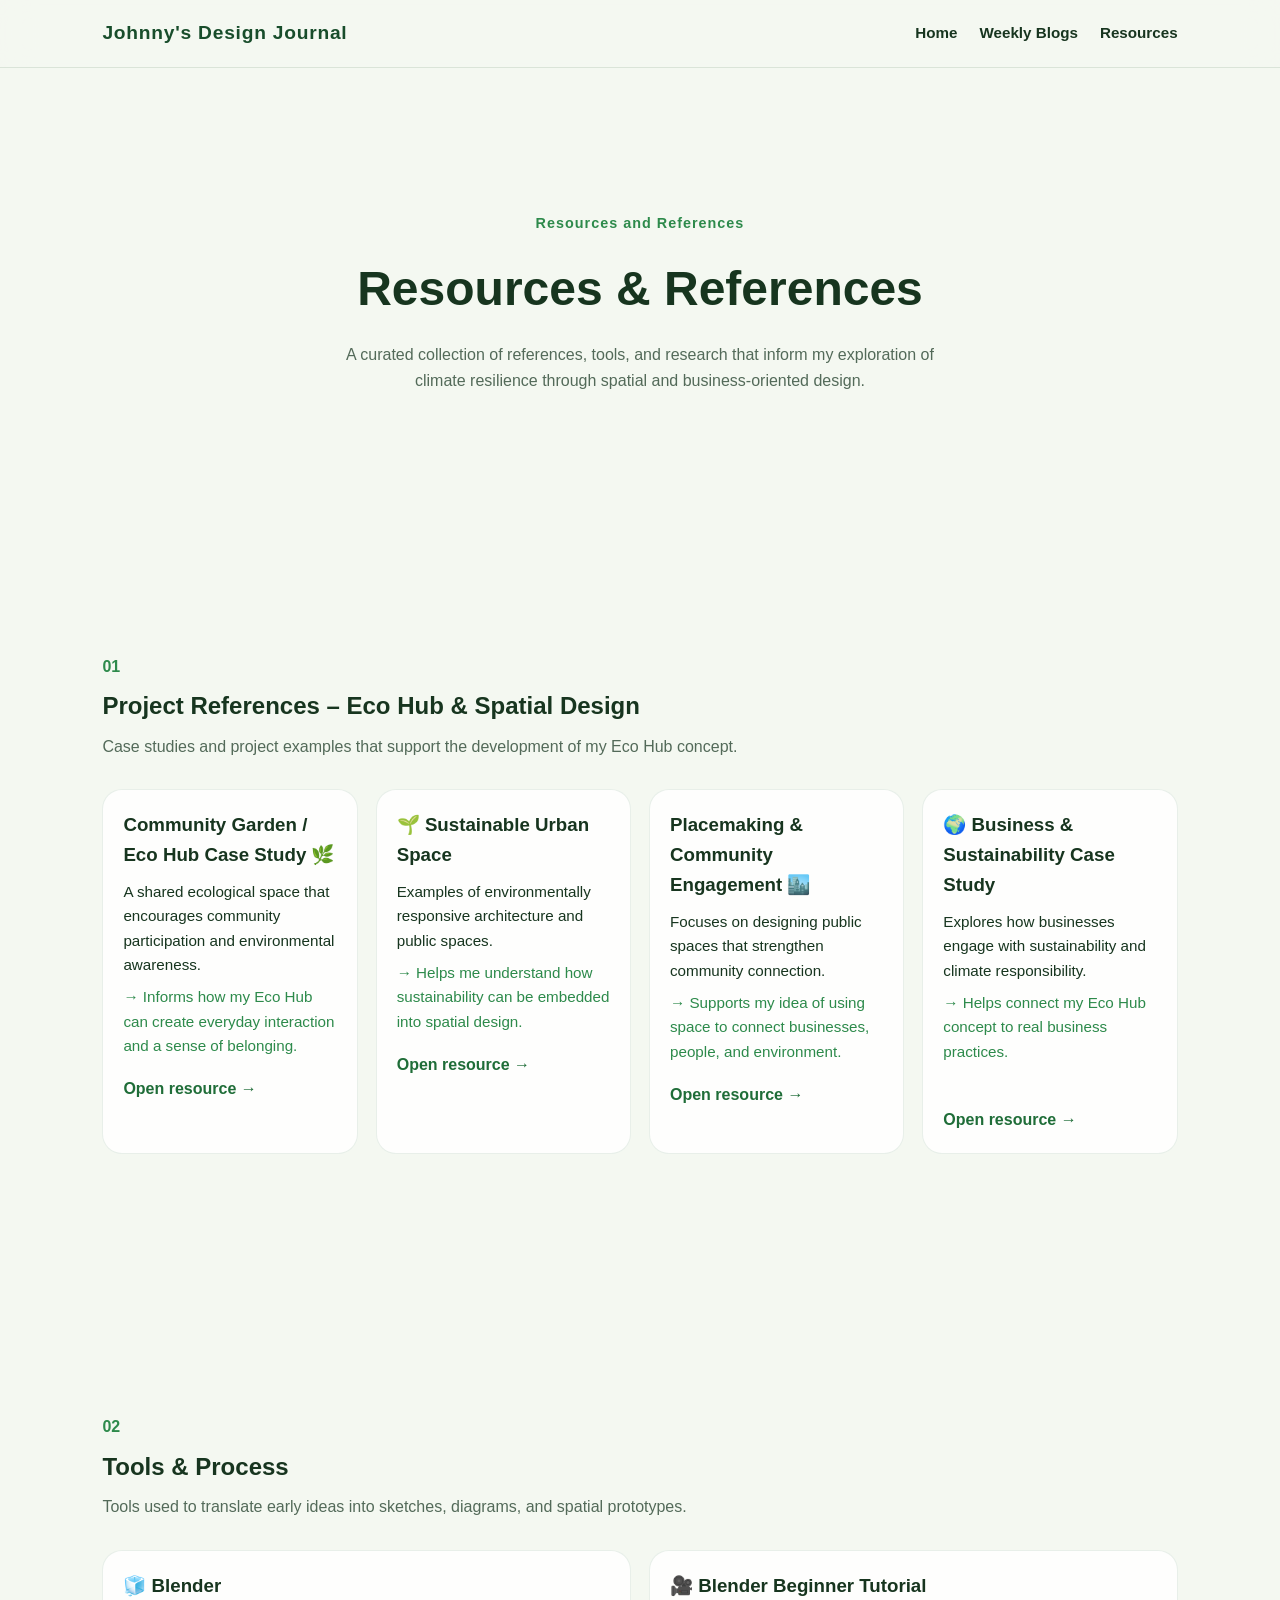
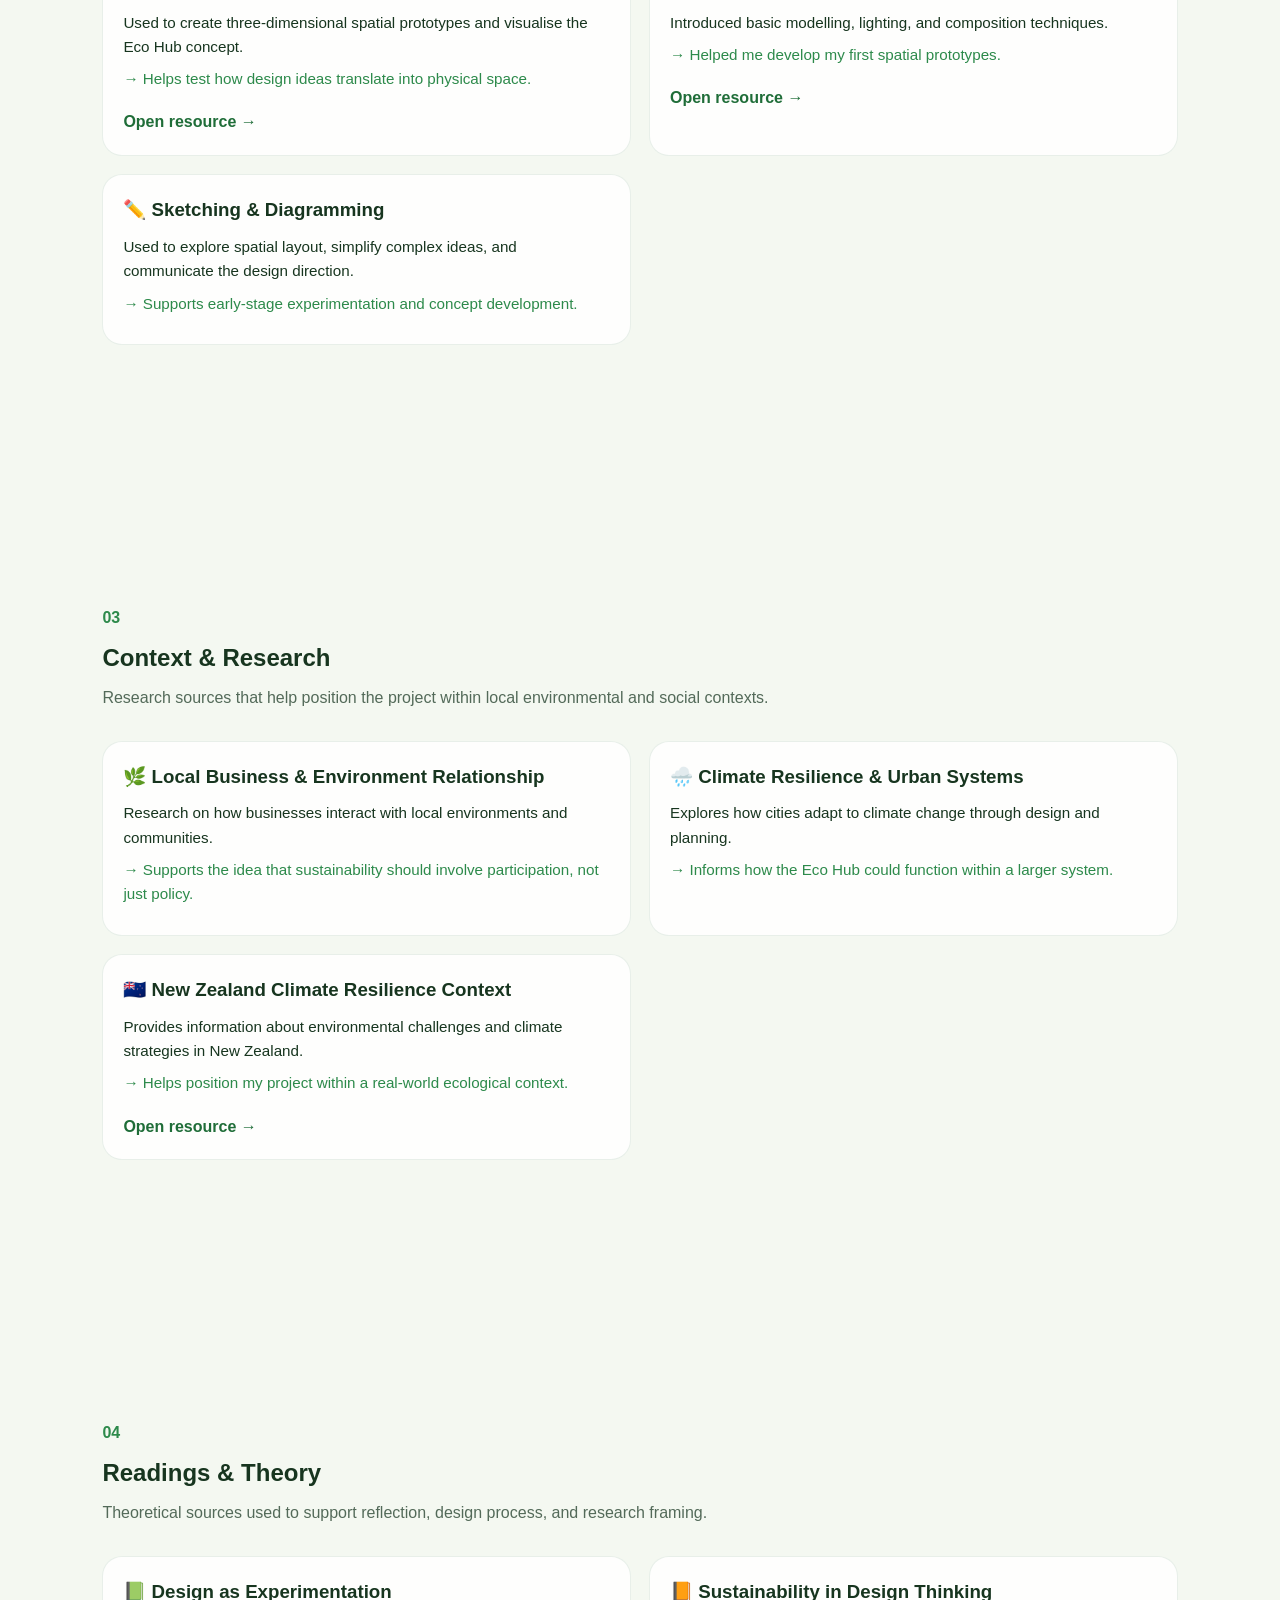
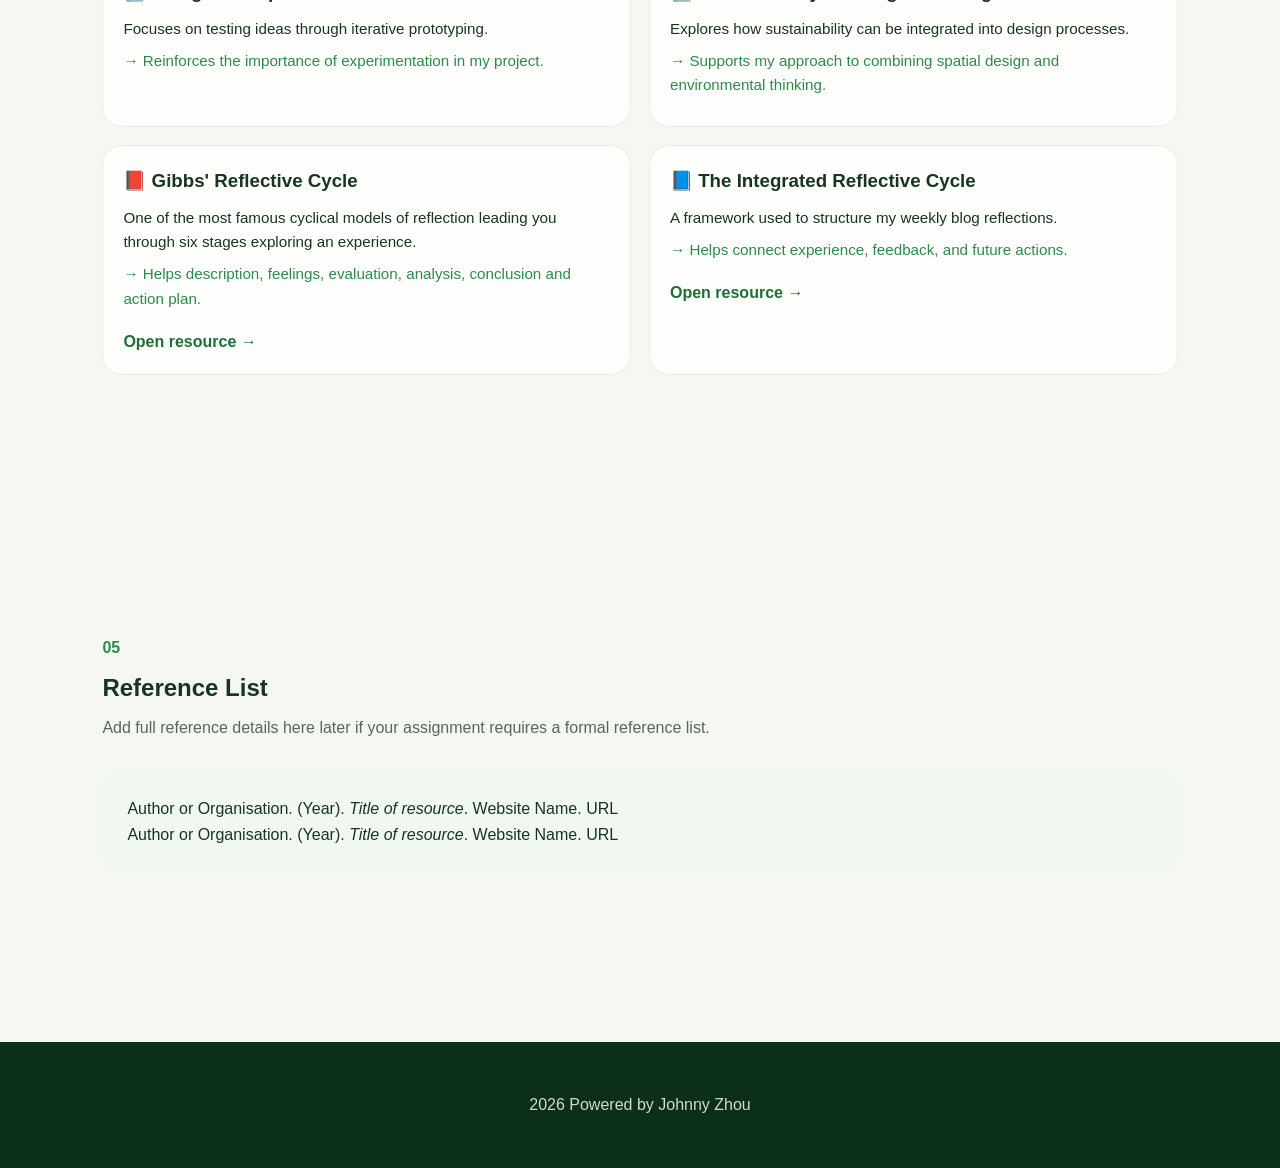
==== resources.html @ 77346d40 "update" ====
<!DOCTYPE html>
<html lang="en">
<head>
  <meta charset="UTF-8" />
  <meta name="viewport" content="width=device-width, initial-scale=1.0" />
  <title>Resources & References - Eco Local Blog Journal</title>
  <link rel="stylesheet" href="style.css" />
</head>
<body>
  <nav class="navbar">
    <a href="index.html" class="logo">Johnny's Design Journal</a>
    <ul class="nav-links">
      <li><a href="index.html#home">Home</a></li>
      <li><a href="index.html#weeks">Weekly Blogs</a></li>
      <li><a href="resources.html">Resources</a></li>
    </ul>
  </nav>

  <main class="resource-page">
    <section class="resource-hero reveal">
      <span>Resources and References</span>
      <h1>Resources & References</h1>
      <p>
        A curated collection of references, tools, and research that inform my exploration of climate resilience through spatial and business-oriented design.
      </p>
    </section>

    <section class="resource-section reveal">
      <div class="resource-section-heading">
        <span>01</span>
        <h2>Project References – Eco Hub & Spatial Design</h2>
        <p>Case studies and project examples that support the development of my Eco Hub concept.</p>
      </div>

      <div class="resource-list-grid">
        <article class="resource-item-card">
          <h3>Community Garden / Eco Hub Case Study 🌿</h3>
          <p>A shared ecological space that encourages community participation and environmental awareness.</p>
          <p class="resource-use">→ Informs how my Eco Hub can create everyday interaction and a sense of belonging.</p>
          <a href="https://www.archdaily.com/" target="_blank">Open resource →</a>
        </article>

        <article class="resource-item-card">
          <h3>🌱 Sustainable Urban Space</h3>
          <p>Examples of environmentally responsive architecture and public spaces.</p>
          <p class="resource-use">→ Helps me understand how sustainability can be embedded into spatial design.</p>
          <a href="https://www.dezeen.com/tag/sustainable-design/" target="_blank">Open resource →</a>
        </article>

        <article class="resource-item-card">
          <h3>Placemaking & Community Engagement 🏙️</h3>
          <p>Focuses on designing public spaces that strengthen community connection.</p>
          <p class="resource-use">→ Supports my idea of using space to connect businesses, people, and environment.</p>
          <a href="https://www.pps.org/" target="_blank">Open resource →</a>
        </article>

        <article class="resource-item-card">
          <h3>🌍 Business & Sustainability Case Study</h3>
          <p>Explores how businesses engage with sustainability and climate responsibility.</p>
          <p class="resource-use">→ Helps connect my Eco Hub concept to real business practices.</p>
          <br>
          <a href="https://www.weforum.org/" target="_blank">Open resource →</a>
        </article>        
      </div>
    </section>

    <section class="resource-section reveal">
      <div class="resource-section-heading">
        <span>02</span>
        <h2>Tools & Process</h2>
        <p>Tools used to translate early ideas into sketches, diagrams, and spatial prototypes.</p>
      </div>

      <div class="resource-list-grid two-column">
        <article class="resource-item-card">
          <h3>🧊 Blender</h3>
          <p>Used to create three-dimensional spatial prototypes and visualise the Eco Hub concept.</p>
          <p class="resource-use">→ Helps test how design ideas translate into physical space.</p>
          <a href="https://www.blender.org/" target="_blank">Open resource →</a>
        </article>

        <article class="resource-item-card">
          <h3>🎥 Blender Beginner Tutorial</h3>
          <p>Introduced basic modelling, lighting, and composition techniques.</p>
          <p class="resource-use">→ Helped me develop my first spatial prototypes.</p>
          <a href="https://youtu.be/fiX0sO2ZYZ0?si=izJg_A8p51ZNvnCO" target="_blank">Open resource →</a>
        </article>

        <article class="resource-item-card">
          <h3>✏️ Sketching & Diagramming</h3>
          <p>Used to explore spatial layout, simplify complex ideas, and communicate the design direction.</p>
          <p class="resource-use">→ Supports early-stage experimentation and concept development.</p>
        </article>  
      </div>
    </section>

    <section class="resource-section reveal">
      <div class="resource-section-heading">
        <span>03</span>
        <h2>Context & Research</h2>
        <p>Research sources that help position the project within local environmental and social contexts.</p>
      </div>

      <div class="resource-list-grid two-column">
        

        <article class="resource-item-card">
          <h3>🌿 Local Business & Environment Relationship</h3>
          <p>Research on how businesses interact with local environments and communities.</p>
          <p class="resource-use">→ Supports the idea that sustainability should involve participation, not just policy.</p>
        </article>

        <article class="resource-item-card">
          <h3>🌧️ Climate Resilience & Urban Systems</h3>
          <p>Explores how cities adapt to climate change through design and planning.</p>
          <p class="resource-use">→ Informs how the Eco Hub could function within a larger system.</p>
        </article>

        <article class="resource-item-card">
          <h3>🇳🇿 New Zealand Climate Resilience Context</h3>
          <p>Provides information about environmental challenges and climate strategies in New Zealand.</p>
          <p class="resource-use">→ Helps position my project within a real-world ecological context.</p>
          <a href="https://environment.govt.nz/" target="_blank">Open resource →</a>
        </article>
      </div>
    </section>

    <section class="resource-section reveal">
      <div class="resource-section-heading">
        <span>04</span>
        <h2>Readings & Theory</h2>
        <p>Theoretical sources used to support reflection, design process, and research framing.</p>
      </div>

      <div class="resource-list-grid two-column">
        <article class="resource-item-card">
          <h3>📗 Design as Experimentation</h3>
          <p>Focuses on testing ideas through iterative prototyping.</p>
          <p class="resource-use">→ Reinforces the importance of experimentation in my project.</p>
        </article>

        <article class="resource-item-card">
          <h3>📙 Sustainability in Design Thinking</h3>
          <p>Explores how sustainability can be integrated into design processes.</p>
          <p class="resource-use">→ Supports my approach to combining spatial design and environmental thinking.</p>
        </article>

        <article class="resource-item-card">
          <h3>📕 Gibbs' Reflective Cycle</h3>
          <p>One of the most famous cyclical models of reflection leading you through six stages exploring an experience.</p>
          <p class="resource-use">→ Helps description, feelings, evaluation, analysis, conclusion and action plan.</p>
          <a href="https://reflection.ed.ac.uk/reflectors-toolkit/reflecting-on-experience/gibbs-reflective-cycle" target="_blank">Open resource →</a>
        </article>

        <article class="resource-item-card">
          <h3>📘 The Integrated Reflective Cycle</h3>
          <p>A framework used to structure my weekly blog reflections.</p>
          <p class="resource-use">→ Helps connect experience, feedback, and future actions.</p>
          <a href="https://reflection.ed.ac.uk/reflectors-toolkit/reflecting-on-experience/the-integrated-reflective-cycle" target="_blank">Open resource →</a>
        </article>
      </div>
    </section>

    <section class="resource-section reveal">
      <div class="resource-section-heading">
        <span>05</span>
        <h2>Reference List</h2>
        <p>Add full reference details here later if your assignment requires a formal reference list.</p>
      </div>

      <div class="reference-box">
        <p>Author or Organisation. (Year). <em>Title of resource</em>. Website Name. URL</p>
        <p>Author or Organisation. (Year). <em>Title of resource</em>. Website Name. URL</p>
      </div>
    </section>
  </main>

  <footer>
    <p>2026 Powered by Johnny Zhou</p>
  </footer>

  <script src="script.js"></script>
</body>
</html>
---- style.css ----
* {
margin: 0;
padding: 0;
box-sizing: border-box;
scroll-behavior: smooth;
}

body {
font-family: Arial, Helvetica, sans-serif;
background: #f4f8f1;
color: #17351f;
line-height: 1.6;
}

a {
color: inherit;
text-decoration: none;
}

.navbar {
position: fixed;
top: 0;
left: 0;
width: 100%;
z-index: 1000;
display: flex;
justify-content: space-between;
align-items: center;
padding: 18px 8%;
background: rgba(244, 248, 241, 0.78);
backdrop-filter: blur(16px);
border-bottom: 1px solid rgba(34, 80, 45, 0.12);
}

.logo {
font-size: 1.2rem;
font-weight: 800;
letter-spacing: 0.04em;
color: #184d2b;
}

.nav-links {
display: flex;
gap: 22px;
list-style: none;
font-size: 0.95rem;
font-weight: 600;
}

.nav-links a {
position: relative;
padding-bottom: 4px;
}

.nav-links a::after {
content: "";
position: absolute;
left: 0;
bottom: 0;
width: 0;
height: 2px;
background: #2d8a4b;
transition: width 0.25s ease;
}

.nav-links a:hover::after {
width: 100%;
}

.hero {
min-height: 100vh;
display: flex;
justify-content: center;
align-items: center;
text-align: center;
padding: 120px 8% 70px;
position: relative;
overflow: hidden;
background: radial-gradient(circle at center, #8fe3a2 0%, #57b96d 28%, #2c7a40 56%, #0c2f1a 100%);
color: white;
}

.hero::before,
.hero::after {
content: "";
position: absolute;
width: 420px;
height: 420px;
border-radius: 50%;
background: rgba(255, 255, 255, 0.14);
filter: blur(12px);
animation: float 8s ease-in-out infinite;
}

.hero::before {
top: 12%;
left: -120px;
}

.hero::after {
bottom: -140px;
right: -80px;
animation-delay: 2s;
}

@keyframes float {
0%, 100% { transform: translateY(0) scale(1); }
50% { transform: translateY(-28px) scale(1.05); }
}

.hero-content {
max-width: 880px;
position: relative;
z-index: 2;
animation: fadeUp 1.1s ease forwards;
}

.tagline {
display: inline-block;
padding: 8px 16px;
border: 1px solid rgba(255,255,255,0.35);
border-radius: 999px;
background: rgba(255,255,255,0.12);
backdrop-filter: blur(8px);
margin-bottom: 22px;
font-size: 0.9rem;
}

.hero h1 {
font-size: clamp(2.6rem, 7vw, 6.2rem);
line-height: 1;
margin-bottom: 26px;
letter-spacing: -0.05em;
}

.hero p {
font-size: 1.15rem;
max-width: 720px;
margin: 0 auto 34px;
color: rgba(255, 255, 255, 0.88);
}

.button {
display: inline-block;
border: none;
cursor: pointer;
padding: 14px 22px;
border-radius: 999px;
background: #12391f;
color: white;
font-weight: 700;
transition: transform 0.25s ease, background 0.25s ease, box-shadow 0.25s ease;
}

.button:hover {
transform: translateY(-3px);
background: #1f6d38;
box-shadow: 0 12px 26px rgba(0,0,0,0.22);
}

.hero-actions {
display: flex;
justify-content: center;
gap: 14px;
flex-wrap: wrap;
}

.button.secondary {
background: rgba(255,255,255,0.14);
border: 1px solid rgba(255,255,255,0.35);
backdrop-filter: blur(8px);
}

section {
padding: 90px 8%;
}

.section-title {
max-width: 760px;
margin-bottom: 45px;
}

.section-title span {
color: #2d8a4b;
font-weight: 800;
text-transform: uppercase;
letter-spacing: 0.12em;
font-size: 0.82rem;
}

.section-title h2 {
font-size: clamp(2rem, 4vw, 3.5rem);
line-height: 1.08;
margin-top: 10px;
color: #17351f;
}

.section-title p {
margin-top: 16px;
color: #536a59;
font-size: 1.04rem;
}

.about-grid {
display: grid;
grid-template-columns: repeat(3, 1fr);
gap: 24px;
}

.feature-card,
.blog-card,
.resource-card {
background: rgba(255, 255, 255, 0.78);
border: 1px solid rgba(42, 105, 58, 0.12);
border-radius: 28px;
padding: 28px;
box-shadow: 0 18px 45px rgba(33, 72, 43, 0.08);
transition: transform 0.3s ease, box-shadow 0.3s ease, border 0.3s ease;
}

.feature-card:hover,
.blog-card:hover,
.resource-card:hover {
transform: translateY(-10px);
box-shadow: 0 26px 60px rgba(33, 72, 43, 0.16);
border: 1px solid rgba(42, 105, 58, 0.28);
}

.feature-icon {
width: 54px;
height: 54px;
display: flex;
align-items: center;
justify-content: center;
border-radius: 18px;
background: linear-gradient(135deg, #c8f4cf, #67bd78);
margin-bottom: 20px;
font-size: 1.6rem;
}

.feature-card h3,
.blog-card h3,
.resource-card h3 {
margin-bottom: 12px;
color: #17351f;
}

.feature-card p,
.blog-card p,
.resource-card p {
color: #536a59;
}

.blog-grid {
display: grid;
grid-template-columns: repeat(5, 1fr);
gap: 20px;
}

.blog-card {
min-height: 230px;
display: flex;
flex-direction: column;
justify-content: space-between;
position: relative;
overflow: hidden;
}

.blog-card::before {
content: "";
position: absolute;
width: 110px;
height: 110px;
border-radius: 50%;
background: rgba(93, 190, 112, 0.14);
right: -35px;
top: -35px;
transition: transform 0.3s ease;
}

.blog-card:hover::before {
transform: scale(1.8);
}

.week-number {
font-size: 0.85rem;
color: #2d8a4b;
font-weight: 800;
letter-spacing: 0.08em;
text-transform: uppercase;
margin-bottom: 12px;
}

.blog-card .read-link {
margin-top: 22px;
color: #1f6d38;
font-weight: 800;
position: relative;
z-index: 2;
}

.resources {
background: linear-gradient(180deg, #f4f8f1 0%, #e5f1e4 100%);
}

.resource-grid {
display: grid;
grid-template-columns: repeat(4, 1fr);
gap: 22px;
}

.resource-card a,
.blog-content a {
display: inline-block;
margin-top: 18px;
color: #1f6d38;
font-weight: 800;
}

.blog-page {
padding-top: 120px;
min-height: 100vh;
}

.blog-layout {
display: grid;
grid-template-columns: 260px 1fr;
gap: 36px;
}

.sidebar {
position: sticky;
top: 100px;
align-self: start;
background: rgba(255,255,255,0.78);
border-radius: 24px;
border: 1px solid rgba(42, 105, 58, 0.12);
padding: 22px;
box-shadow: 0 18px 45px rgba(33, 72, 43, 0.08);
}

.sidebar h3 {
margin-bottom: 16px;
}

.sidebar a {
display: block;
padding: 10px 12px;
border-radius: 14px;
color: #536a59;
margin-bottom: 6px;
transition: background 0.25s ease, color 0.25s ease;
}

.sidebar a:hover {
background: #e3f3e5;
color: #1f6d38;
}

.blog-content {
background: rgba(255,255,255,0.86);
border: 1px solid rgba(42, 105, 58, 0.12);
border-radius: 30px;
padding: 42px;
box-shadow: 0 18px 45px rgba(33, 72, 43, 0.08);
}

.blog-content h2 {
font-size: 2.4rem;
margin-bottom: 10px;
}

.blog-meta {
color: #2d8a4b;
font-weight: 700;
margin-bottom: 26px;
}

.blog-content h3 {
margin-top: 30px;
margin-bottom: 12px;
color: #17351f;
}

.blog-content p {
margin-bottom: 16px;
color: #45594b;
}

.placeholder-box {
margin: 28px 0;
padding: 38px;
border-radius: 24px;
border: 2px dashed rgba(45, 138, 75, 0.35);
background: #f1f8f0;
text-align: center;
color: #536a59;
}

footer {
padding: 50px 8%;
background: #0c2f1a;
color: rgba(255,255,255,0.82);
text-align: center;
}

.reveal {
opacity: 0;
transform: translateY(40px);
transition: opacity 0.8s ease, transform 0.8s ease;
}

.reveal.visible {
opacity: 1;
transform: translateY(0);
}

@keyframes fadeUp {
from {
opacity: 0;
transform: translateY(30px);
}
to {
opacity: 1;
transform: translateY(0);
}
}

@media (max-width: 1100px) {
.blog-grid {
grid-template-columns: repeat(3, 1fr);
}

.resource-grid,
.about-grid {
grid-template-columns: repeat(2, 1fr);
}
}

@media (max-width: 760px) {
.navbar {
padding: 16px 5%;
align-items: flex-start;
gap: 14px;
flex-direction: column;
}

.nav-links {
flex-wrap: wrap;
gap: 12px;
font-size: 0.85rem;
}

.hero {
padding-top: 180px;
}

.about-grid,
.blog-grid,
.resource-grid,
.blog-layout {
grid-template-columns: 1fr;
}

.blog-content {
padding: 28px;
}

.sidebar {
position: static;
}
}

.blog-image {
  width: 100%;
  border-radius: 20px;
  margin: 20px 0;
  transition: transform 0.3s ease, box-shadow 0.3s ease;
}

.blog-image:hover {
  transform: scale(1.03);
  box-shadow: 0 10px 30px rgba(0,0,0,0.2);
}

.image-grid {
  display: grid;
  grid-template-columns: 1fr 1fr;
  gap: 18px;
  margin: 24px 0;
}

.image-grid img {
  width: 100%;
  height: 260px;
  object-fit: cover;
  border-radius: 18px;
  transition: transform 0.3s ease, box-shadow 0.3s ease;
}

.image-grid img:hover {
  transform: scale(1.03);
  box-shadow: 0 14px 35px rgba(0, 0, 0, 0.22);
}

@media (max-width: 760px) {
  .image-grid {
    grid-template-columns: 1fr;
  }

  .image-grid img {
    height: 220px;
  }
}

.nice-list {
  margin: 20px 0;
  padding-left: 25px;
}

.nice-list li {
  margin-bottom: 10px;
  line-height: 1.6;
  font-size: 1.05rem;
}

.process-flow {
  display: flex;
  flex-wrap: wrap;
  gap: 10px;
  margin: 20px 0;
  font-weight: 600;
}

.process-flow span {
  background: #e6f4ea;
  padding: 8px 14px;
  border-radius: 999px;
  position: relative;
}

.process-flow span::after {
  content: ">";
  margin-left: 10px;
  color: #2d8a4b;
}

.process-flow span:last-child::after {
  content: "";
}

.resource-single {
  display: flex;
  justify-content: center;
  margin-top: 40px;
  width: 100%;
}

.resource-card-large {
  width: 100%;
  max-width: 1300px;
  margin: 0 auto;
  background: rgba(255,255,255,0.85);
  padding: 40px;
  border-radius: 30px;
  text-align: center;
  box-shadow: 0 20px 50px rgba(33, 72, 43, 0.12);
  transition: transform 0.3s ease, box-shadow 0.3s ease;
}

.resource-card-large:hover {
  transform: translateY(-6px);
  box-shadow: 0 30px 70px rgba(33, 72, 43, 0.2);
}

.resource-card-large h3 {
  font-size: 1.8rem;
  margin-bottom: 15px;
  color: #17351f;
}

.resource-card-large p {
  color: #536a59;
  margin-bottom: 25px;
  line-height: 1.6;
}

.resource-button {
  display: inline-block;
  padding: 12px 20px;
  border-radius: 999px;
  background: #1f6d38;
  color: white;
  font-weight: 600;
  transition: 0.25s ease;
}

.resource-button:hover {
  background: #2d8a4b;
  transform: translateY(-2px);
}


.section-label {
  color: #2d8a4b;
  font-weight: 700;
  font-size: 0.9rem;
  letter-spacing: 1px;
}

.resource-card-large {
  position: relative;
  overflow: hidden;
}

.resource-card-large::before {
  content: "";
  position: absolute;
  width: 300px;
  height: 300px;
  background: rgba(93, 190, 112, 0.15);
  border-radius: 50%;
  top: -80px;
  right: -80px;
  transition: transform 0.4s ease;
}

.resource-card-large:hover::before {
  transform: scale(1.3);
}

.resource-card-large.horizontal {
  display: flex;
  align-items: center;
  justify-content: center;
  min-height: 220px;
  padding: 50px;
}

.resource-card-large,
.resource-card-large.horizontal {
  min-height: 320px;
}





.resource-page {
  padding-top: 120px;
}

/* Hero 区 */
.resource-hero {
  text-align: center;
  max-width: 800px;
  margin: 0 auto 80px;
}

.resource-hero span {
  color: #2d8a4b;
  font-weight: 700;
  letter-spacing: 1px;
  font-size: 0.9rem;
}

.resource-hero h1 {
  font-size: 3rem;
  margin: 15px 0;
}

.resource-hero p {
  color: #536a59;
}

/* 每个 section */
.resource-section {
  margin-bottom: 80px;
}

/* 左侧标题结构 */
.resource-section-heading {
  margin-bottom: 30px;
}

.resource-section-heading span {
  color: #2d8a4b;
  font-weight: 700;
}

.resource-section-heading h2 {
  margin: 8px 0;
}

.resource-section-heading p {
  color: #536a59;
}

/* 卡片网格 */
.resource-list-grid {
  display: grid;
  grid-template-columns: repeat(4, 1fr);
  gap: 18px;
}

/* 两列版本 */
.resource-list-grid.two-column {
  grid-template-columns: repeat(2, 1fr);
}

/* 卡片 */
.resource-item-card {
  background: rgba(255,255,255,0.85);
  padding: 20px;
  border-radius: 20px;
  border: 1px solid rgba(42, 105, 58, 0.1);
  transition: 0.25s ease;
}

.resource-item-card:hover {
  transform: translateY(-5px);
  box-shadow: 0 15px 40px rgba(0,0,0,0.1);
}

.resource-item-card h3 {
  margin-bottom: 10px;
}

.resource-item-card p {
  font-size: 0.95rem;
  margin-bottom: 8px;
}

.resource-use {
  color: #2d8a4b;
  font-weight: 500;
}

.resource-item-card a {
  display: inline-block;
  margin-top: 10px;
  font-weight: 600;
  color: #1f6d38;
}

/* APA 区 */
.reference-box {
  background: #f1f8f0;
  padding: 25px;
  border-radius: 20px;
}

/* 手机适配 */
@media (max-width: 900px) {
  .resource-list-grid {
    grid-template-columns: 1fr;
  }

  .resource-list-grid.two-column {
    grid-template-columns: 1fr;
  }
}
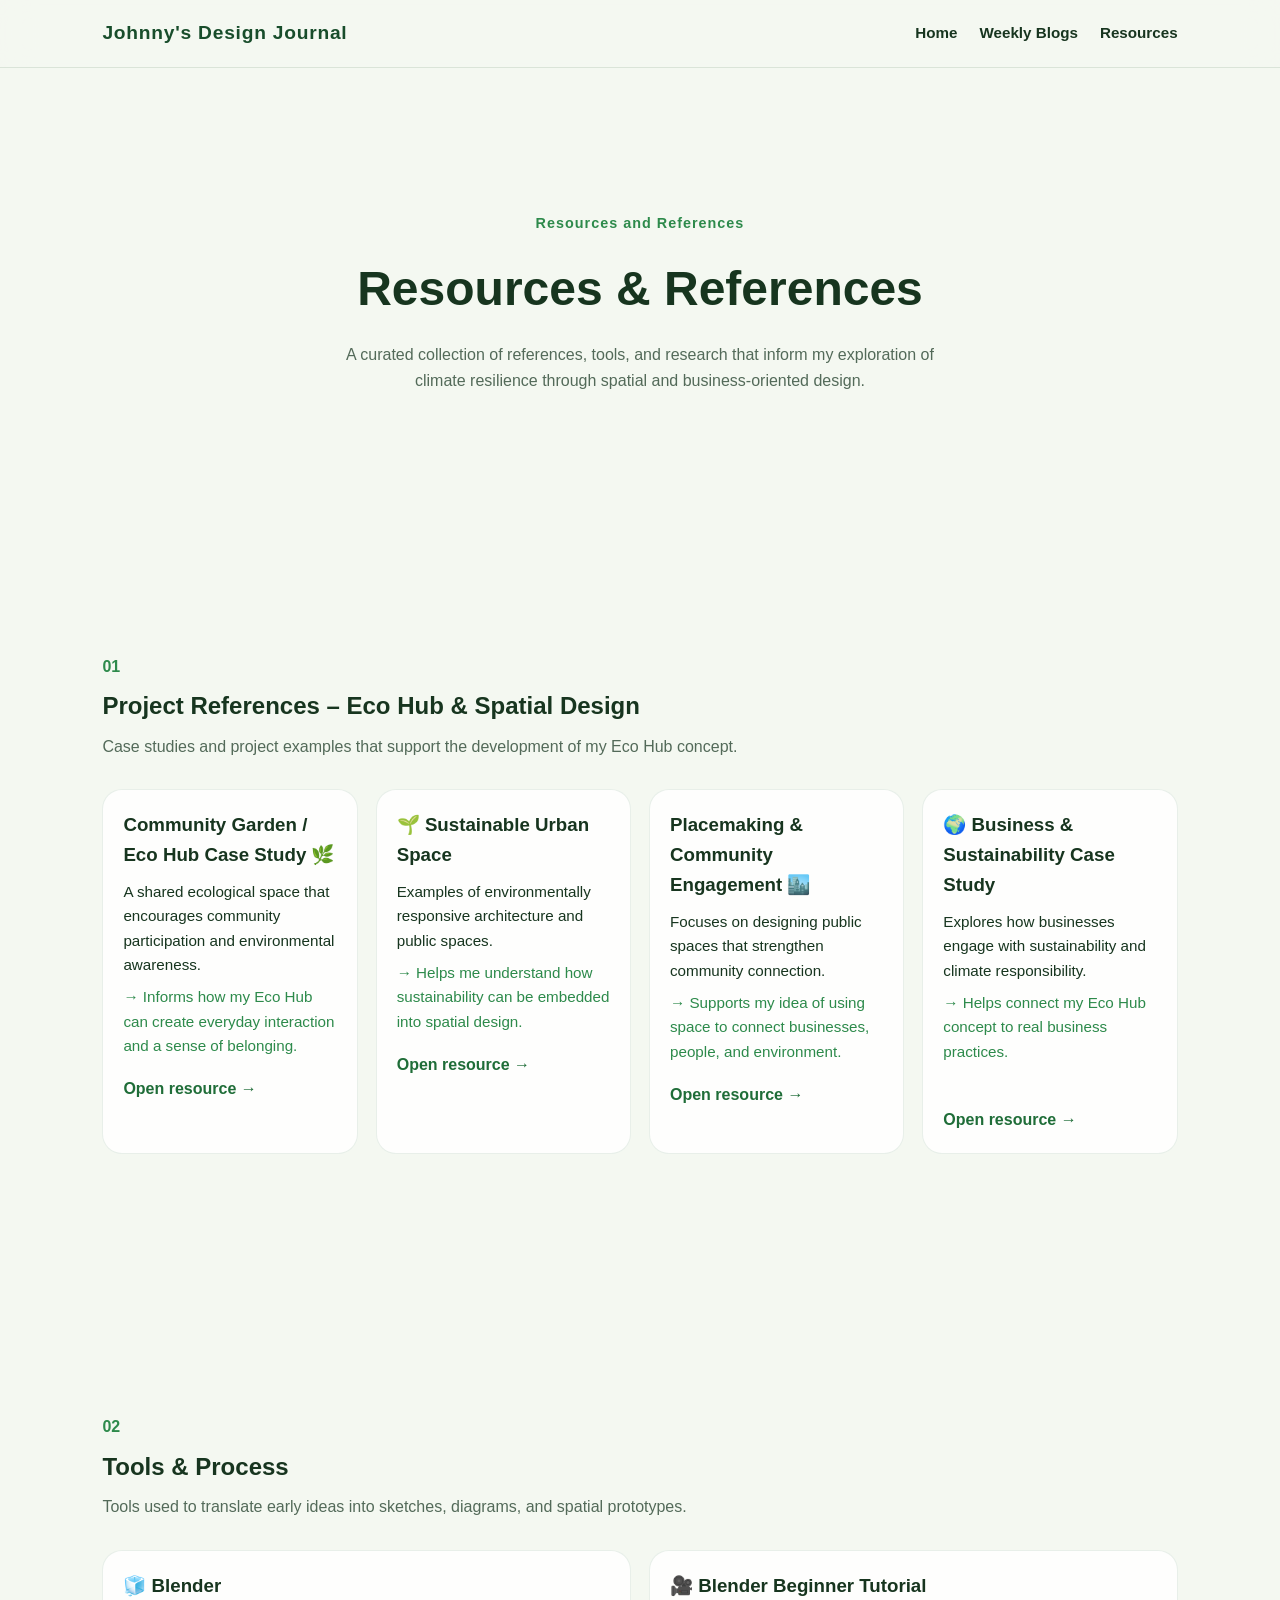
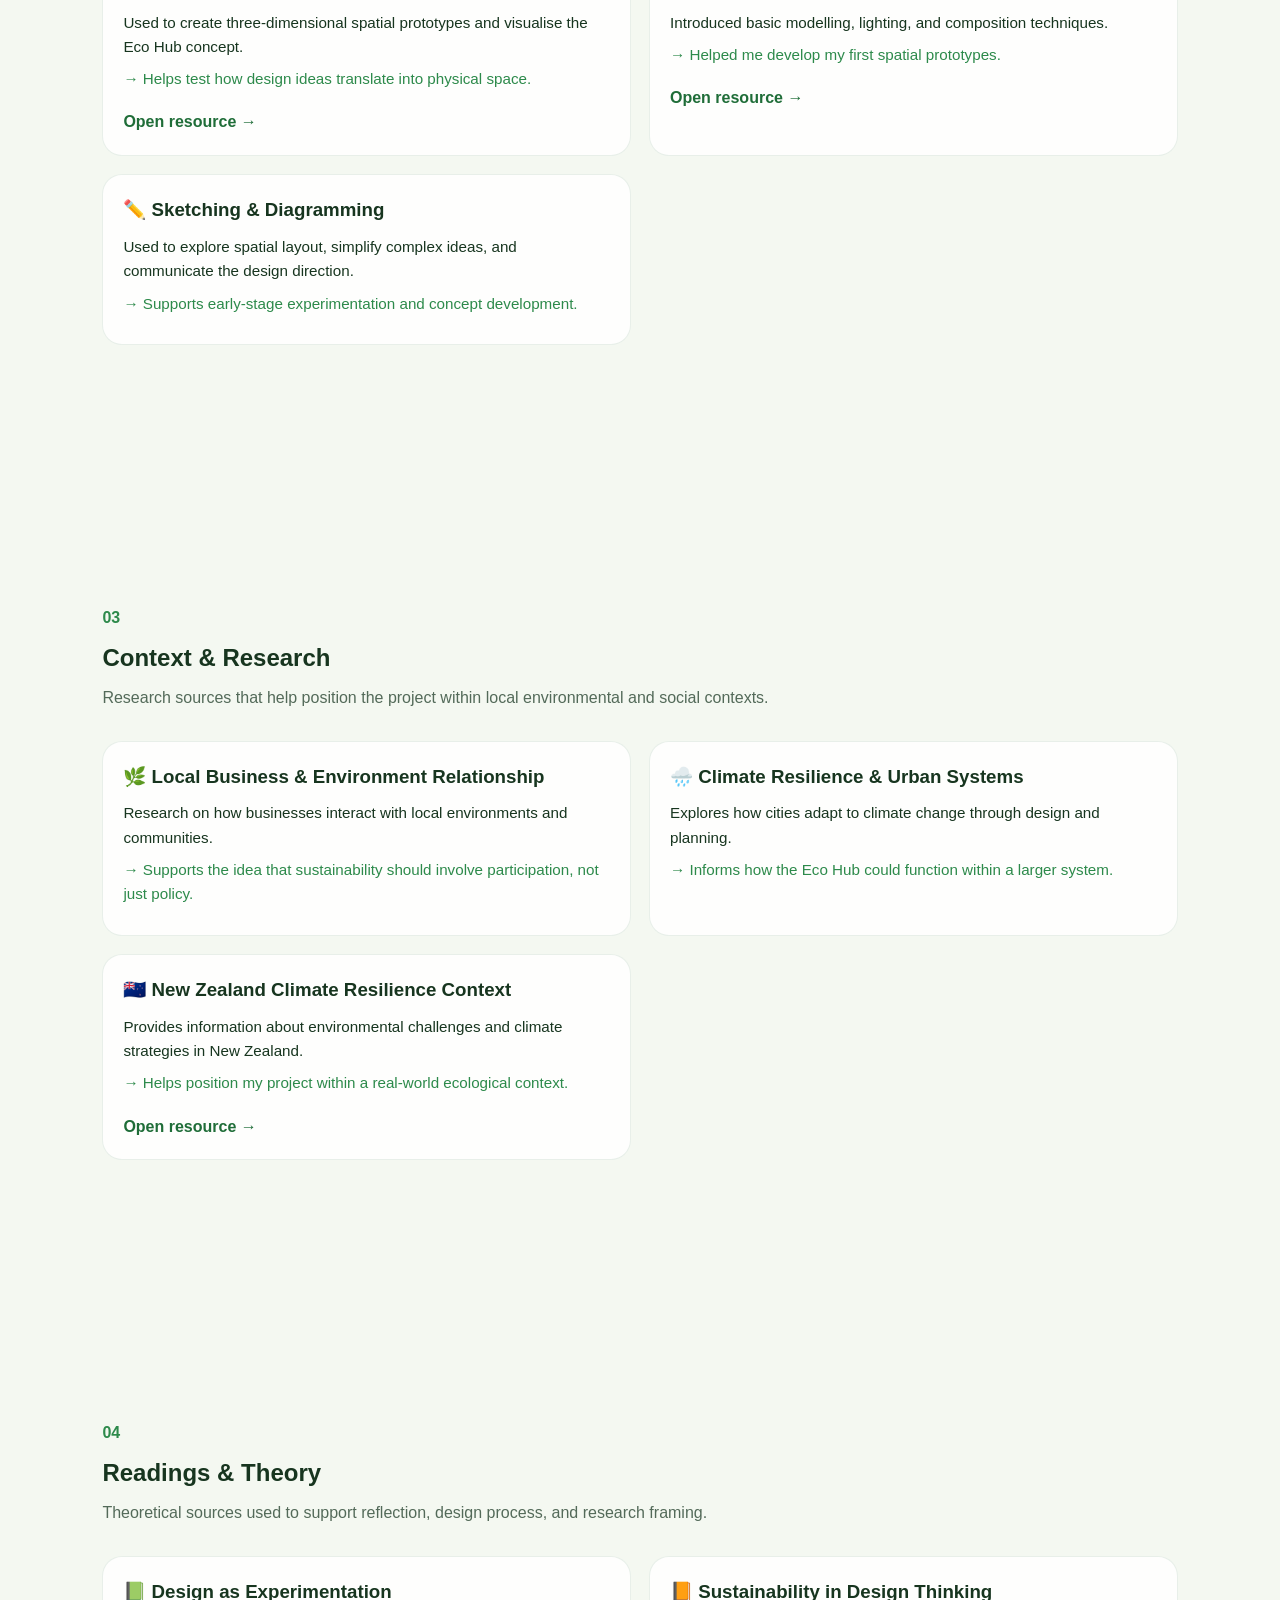
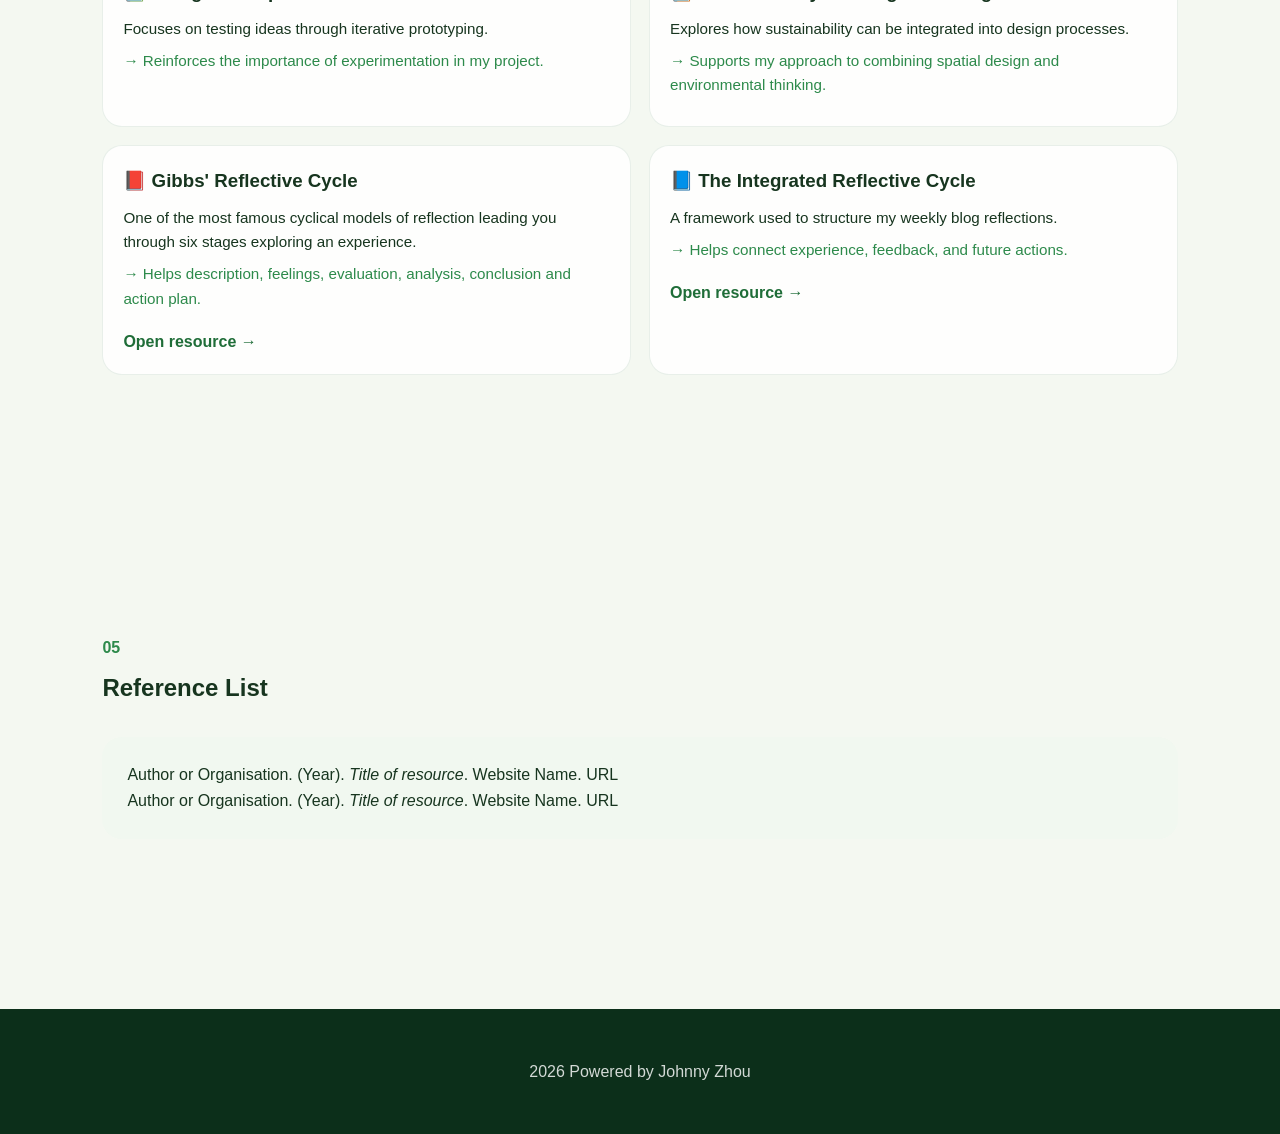
==== commit 0b686e6c: "1" ====
--- a/resources.html
+++ b/resources.html
@@ -165,7 +165,6 @@
       <div class="resource-section-heading">
         <span>05</span>
         <h2>Reference List</h2>
-        <p>Add full reference details here later if your assignment requires a formal reference list.</p>
       </div>
 
       <div class="reference-box">
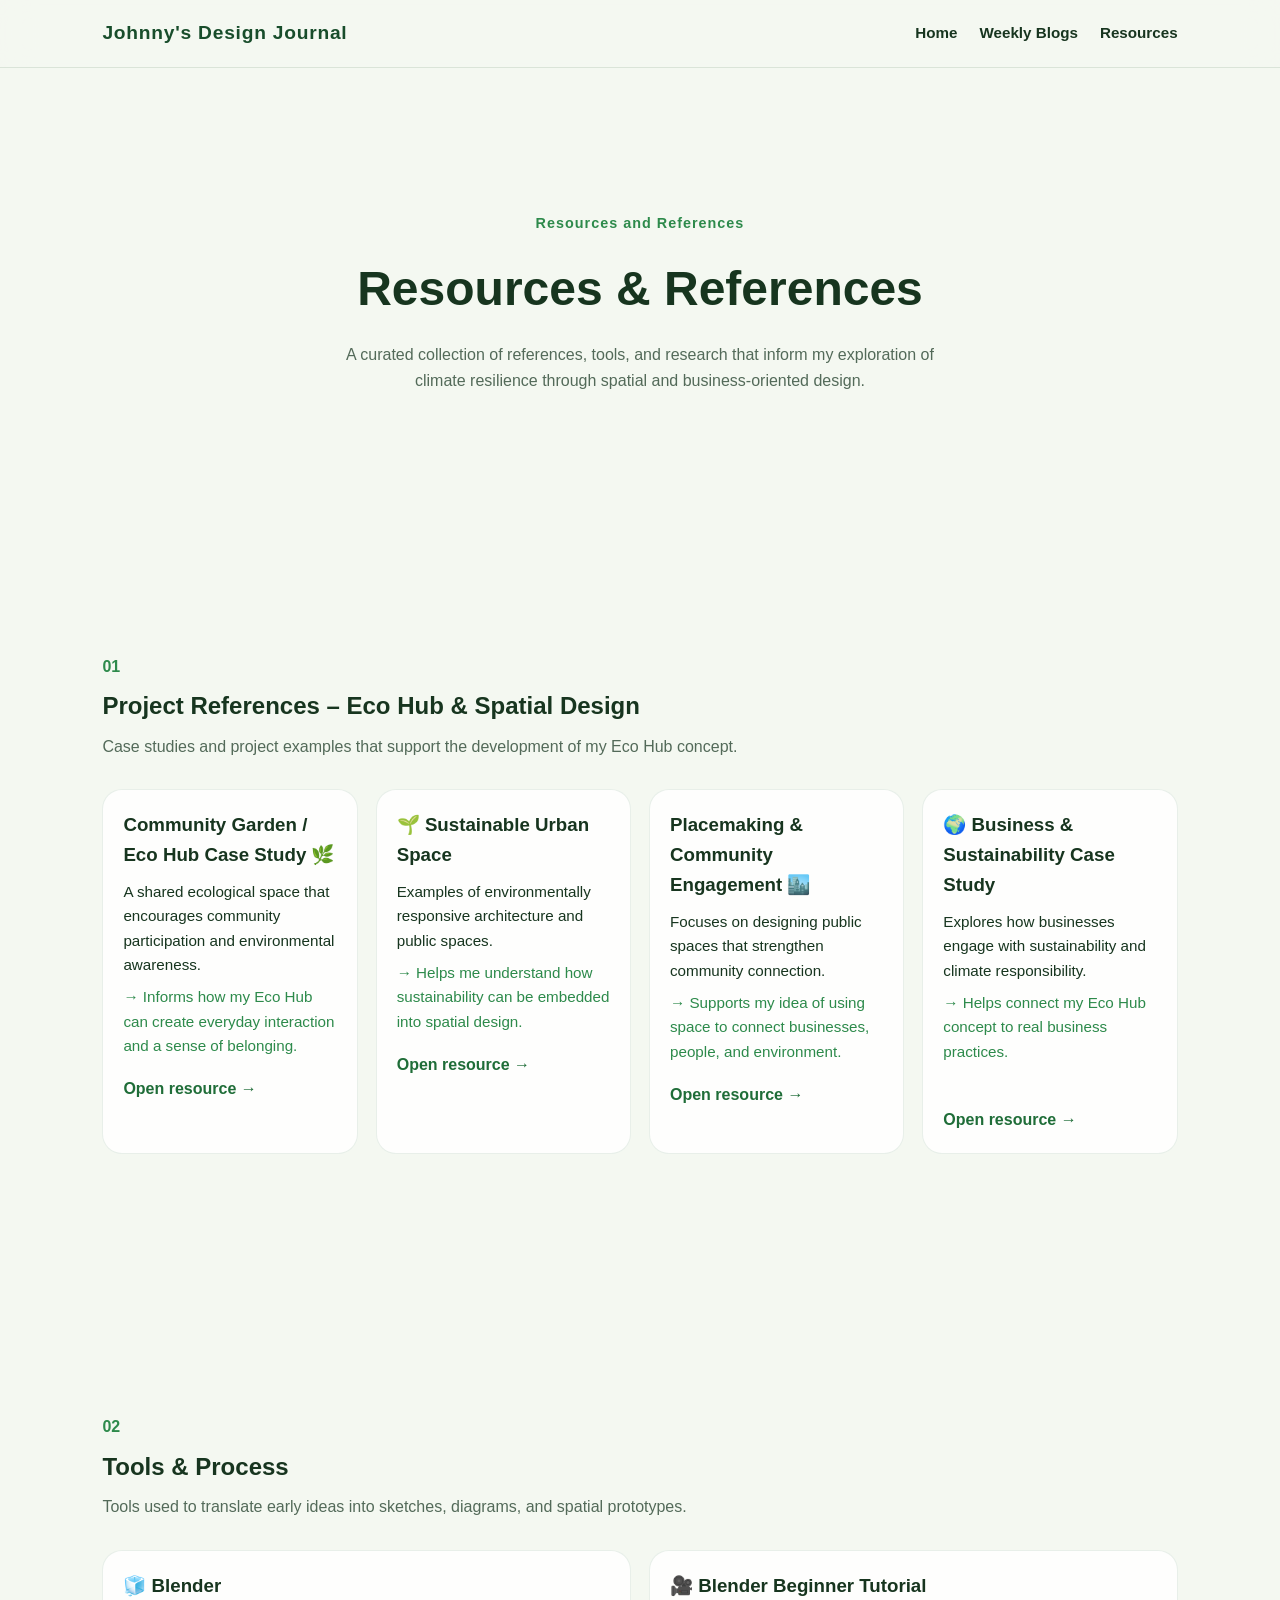
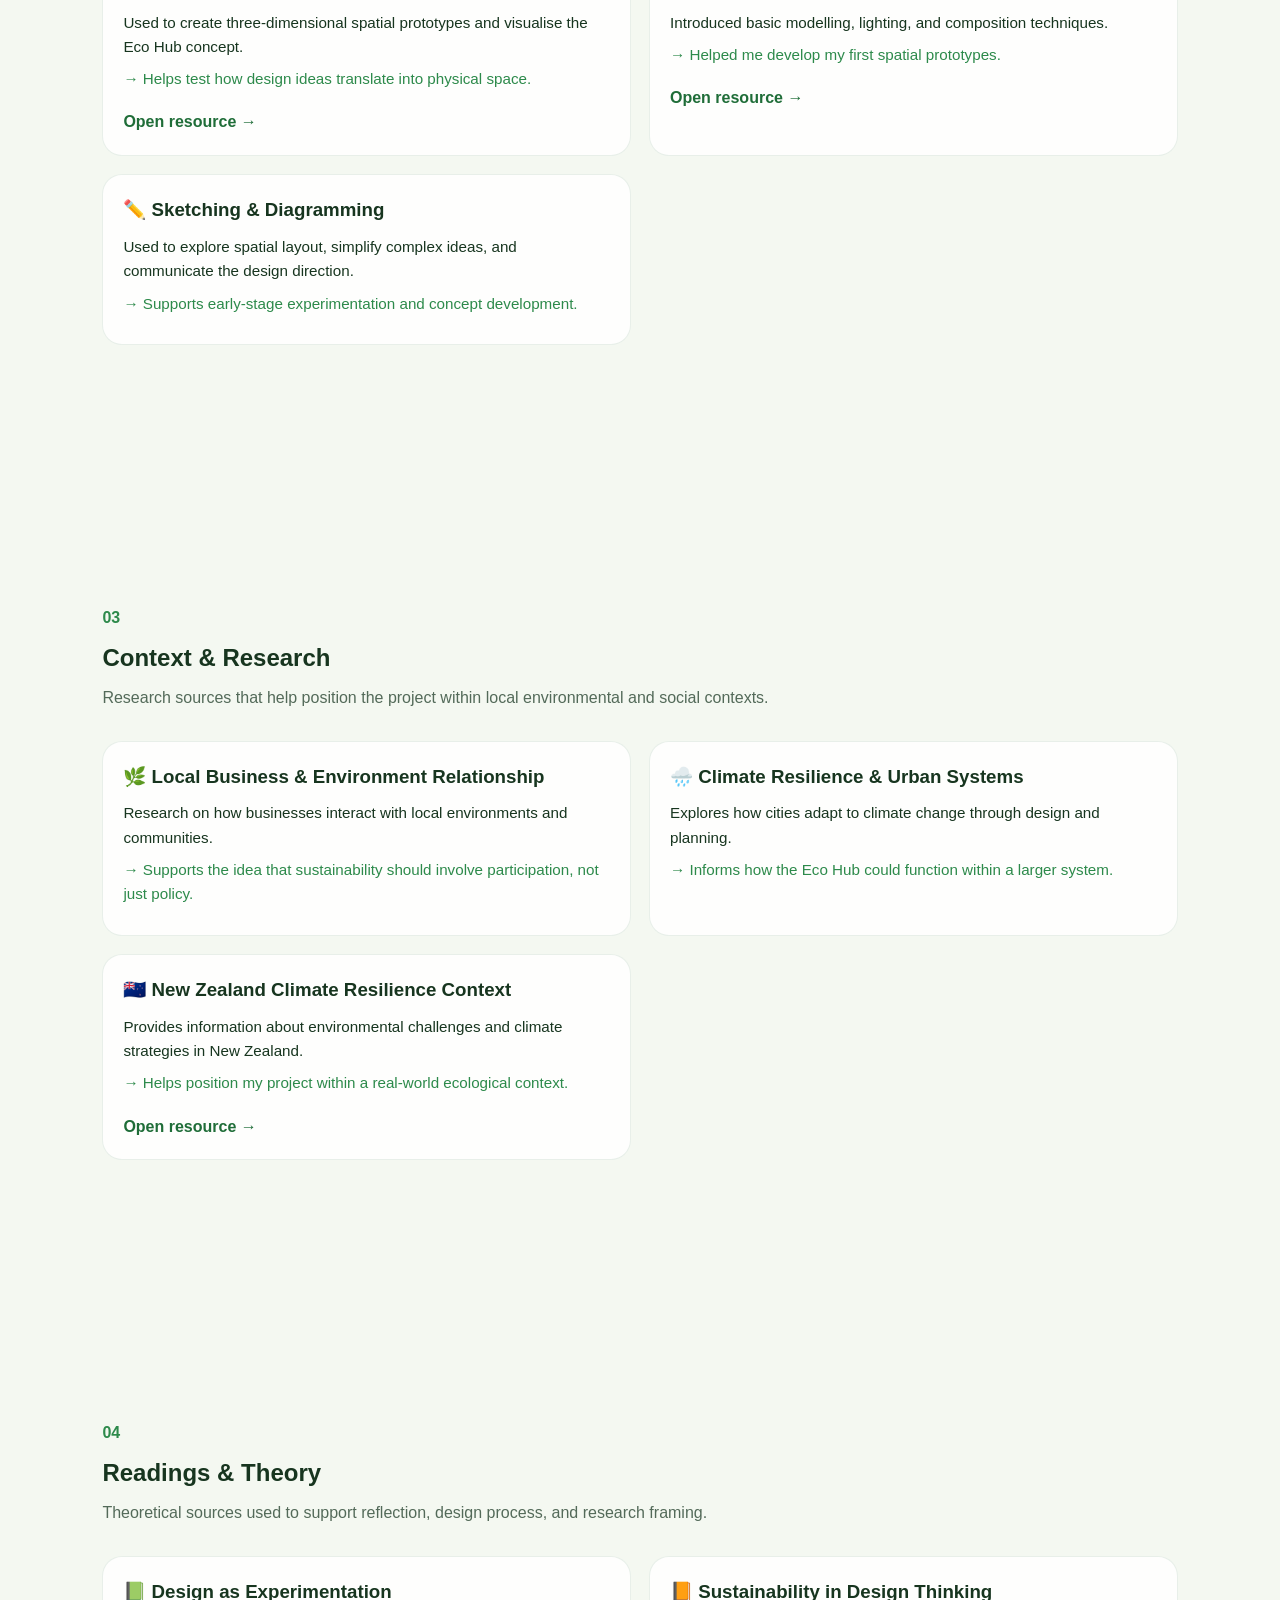
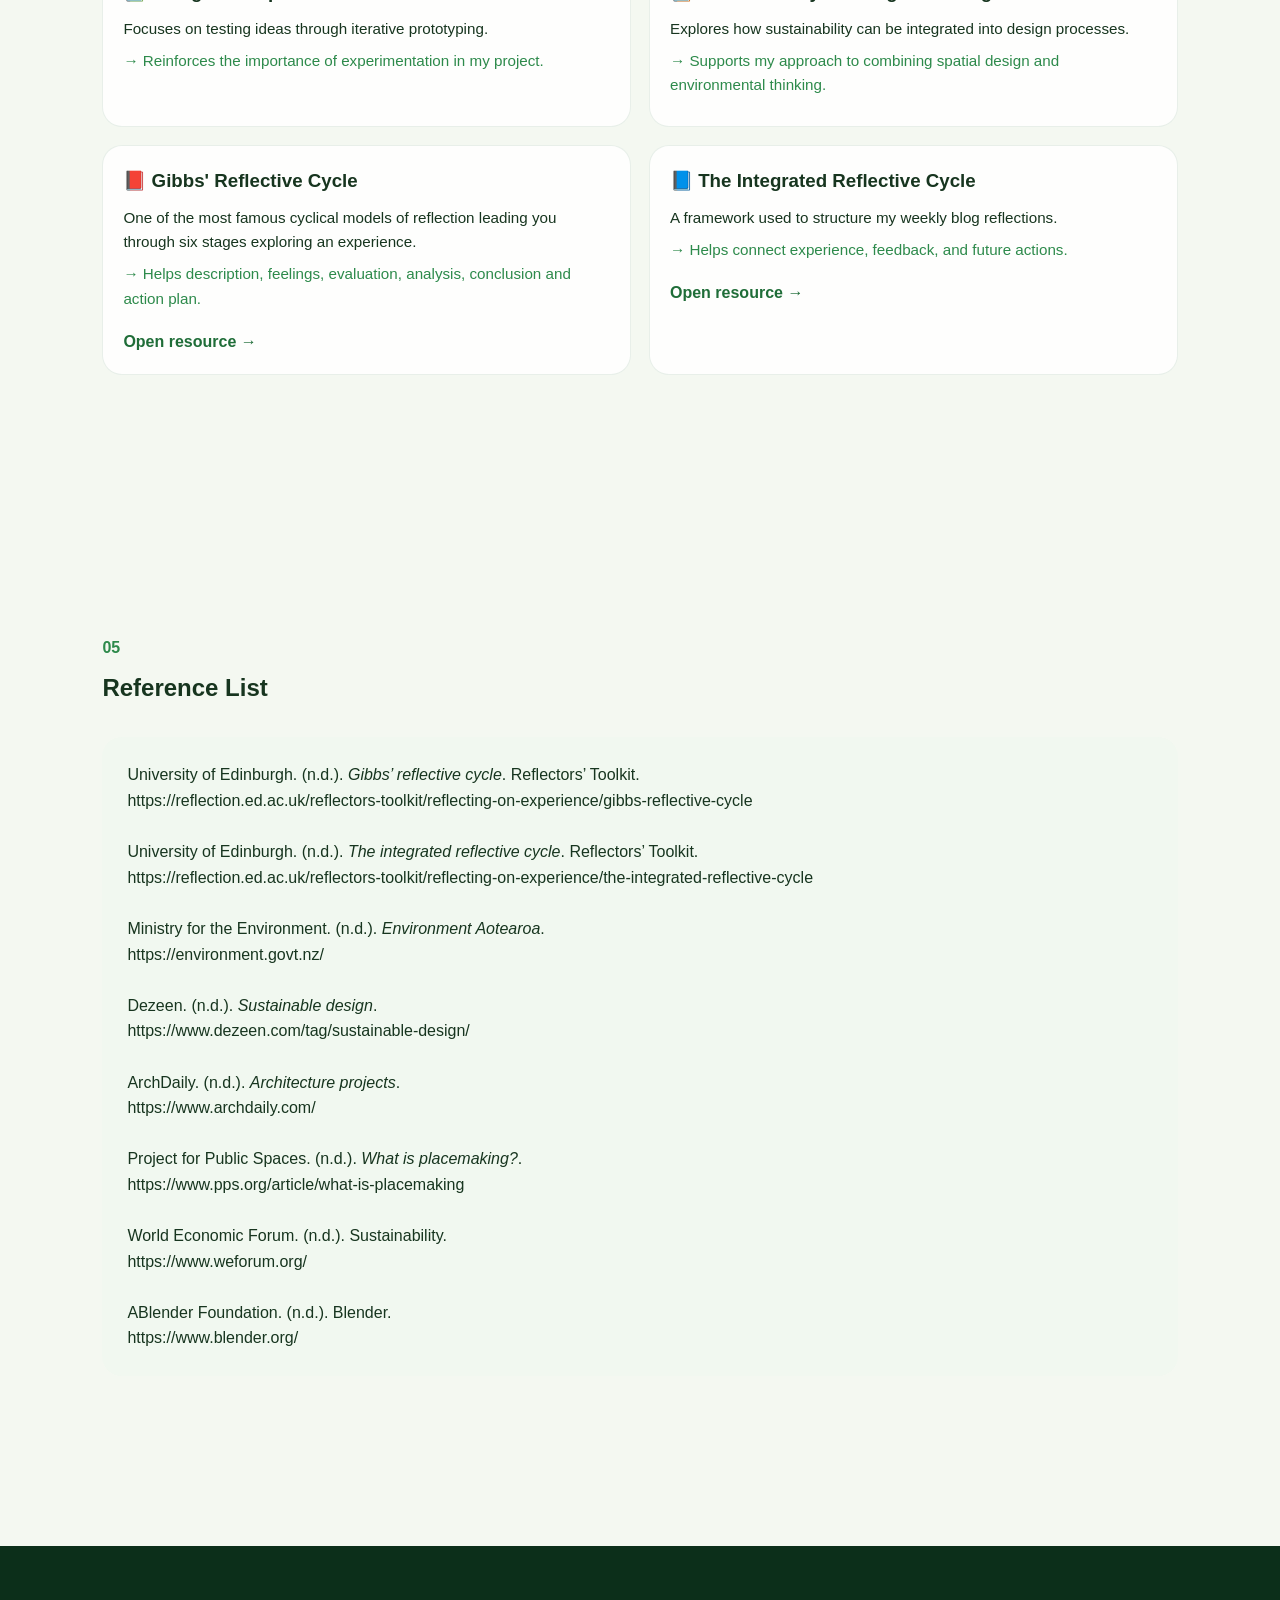
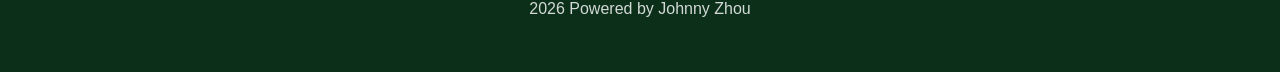
==== commit 92987f4a: "update" ====
--- a/resources.html
+++ b/resources.html
@@ -168,10 +168,26 @@
       </div>
 
       <div class="reference-box">
-        <p>Author or Organisation. (Year). <em>Title of resource</em>. Website Name. URL</p>
-        <p>Author or Organisation. (Year). <em>Title of resource</em>. Website Name. URL</p>
+        <p>University of Edinburgh. (n.d.). <em>Gibbs’ reflective cycle</em>. Reflectors’ Toolkit. <br>https://reflection.ed.ac.uk/reflectors-toolkit/reflecting-on-experience/gibbs-reflective-cycle</p>
+        <br>
+        <p>University of Edinburgh. (n.d.). <em>The integrated reflective cycle</em>. Reflectors’ Toolkit. <br>https://reflection.ed.ac.uk/reflectors-toolkit/reflecting-on-experience/the-integrated-reflective-cycle</p>
+        <br>
+        <p>Ministry for the Environment. (n.d.). <em>Environment Aotearoa</em>. <br>https://environment.govt.nz/</p>
+        <br>
+        <p>Dezeen. (n.d.). <em>Sustainable design</em>. <br>https://www.dezeen.com/tag/sustainable-design/</p>
+        <br>
+        <p>ArchDaily. (n.d.). <em>Architecture projects</em>. <br>https://www.archdaily.com/</p>
+        <br>
+        <p>Project for Public Spaces. (n.d.). <em>What is placemaking?</em>. <br>https://www.pps.org/article/what-is-placemaking</p>
+        <br>
+        <p>World Economic Forum. (n.d.). Sustainability. <br>https://www.weforum.org/</p>
+        <br>
+        <p>ABlender Foundation. (n.d.). Blender. <br>https://www.blender.org/</p>
       </div>
     </section>
+
+
+
   </main>
 
   <footer>
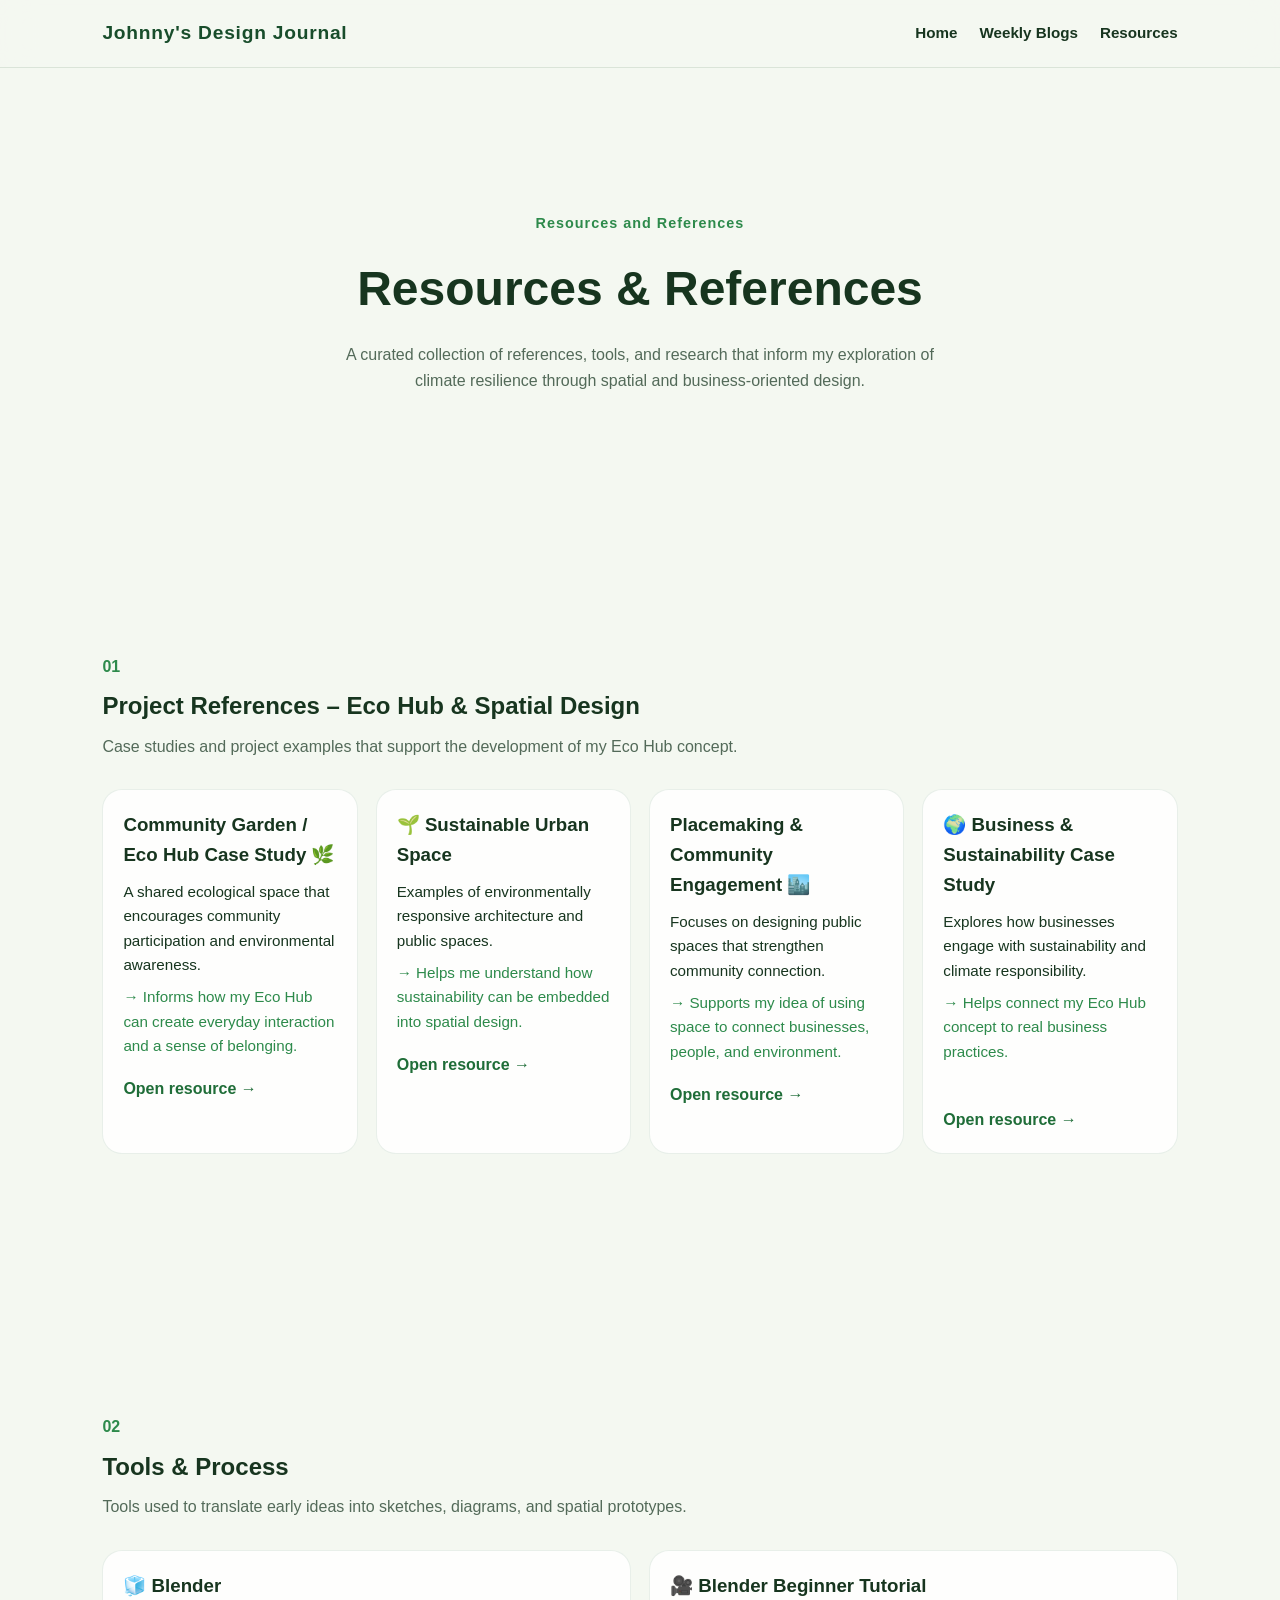
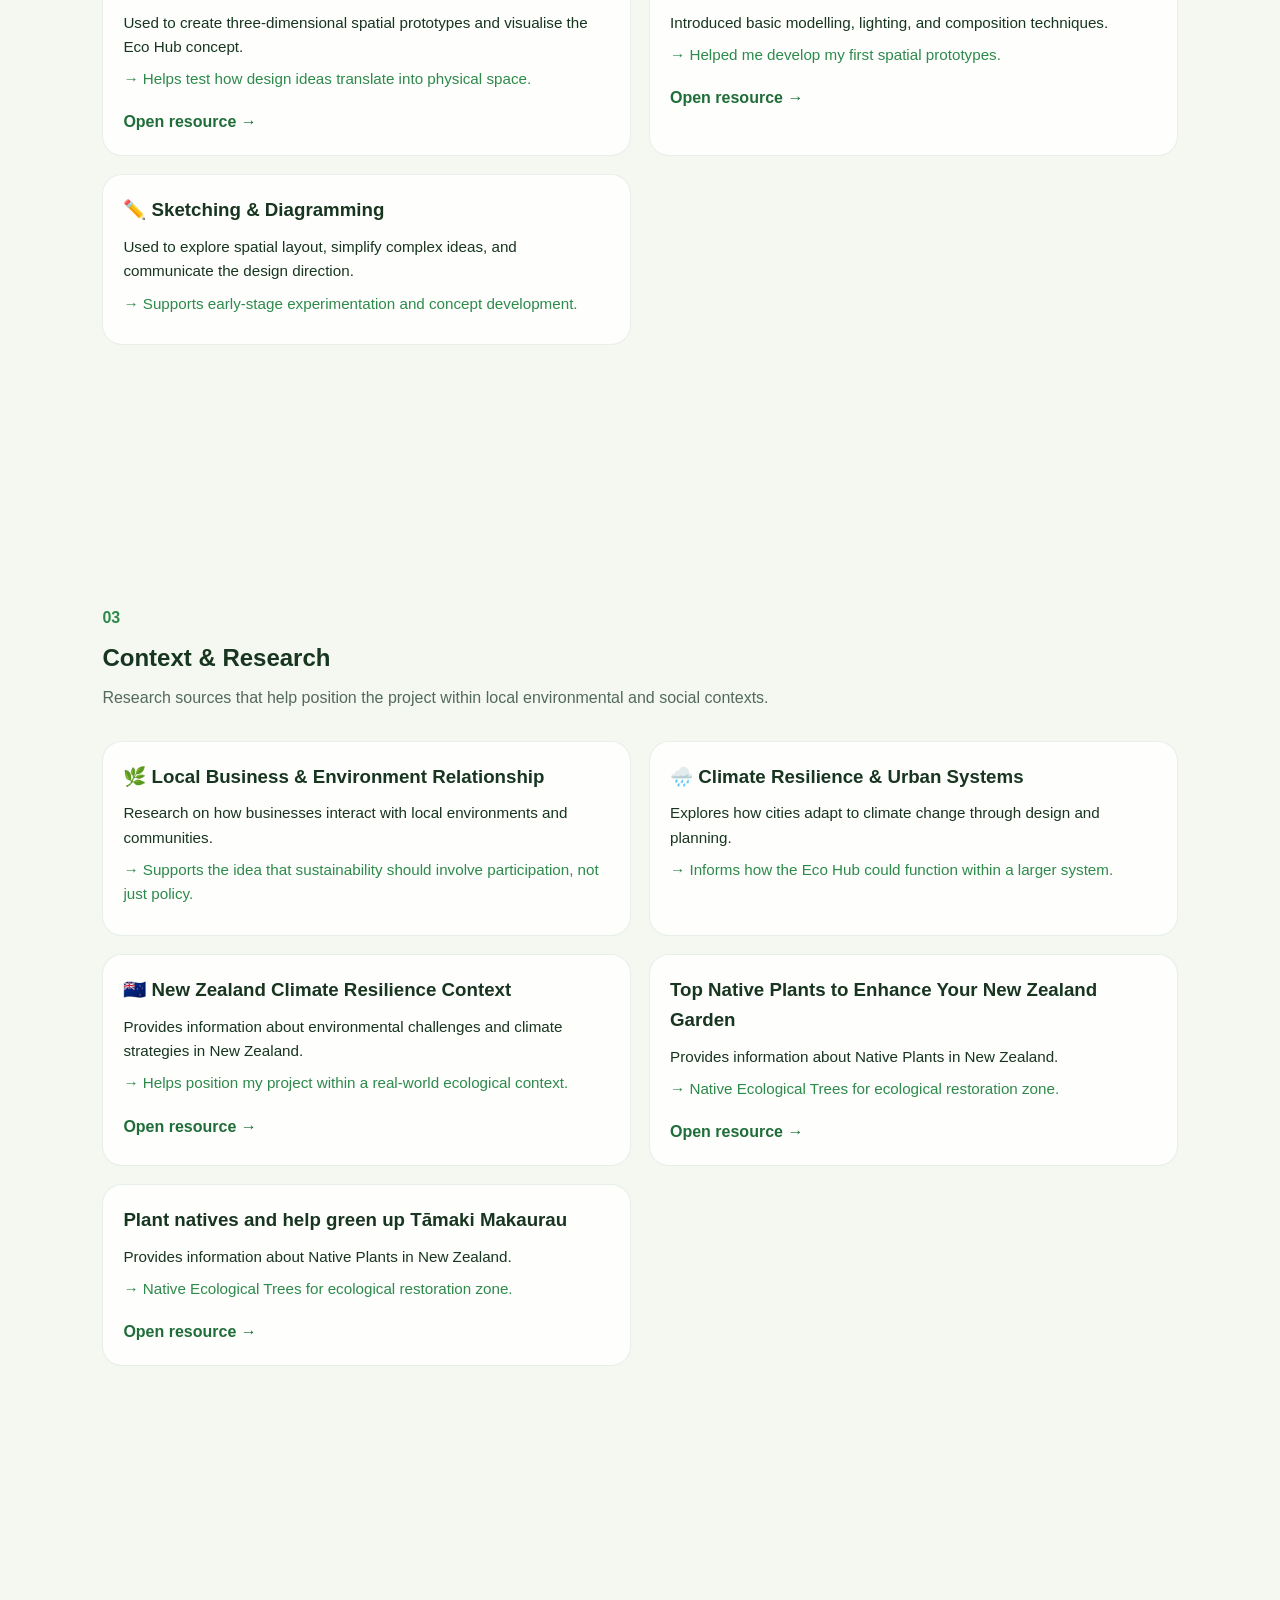
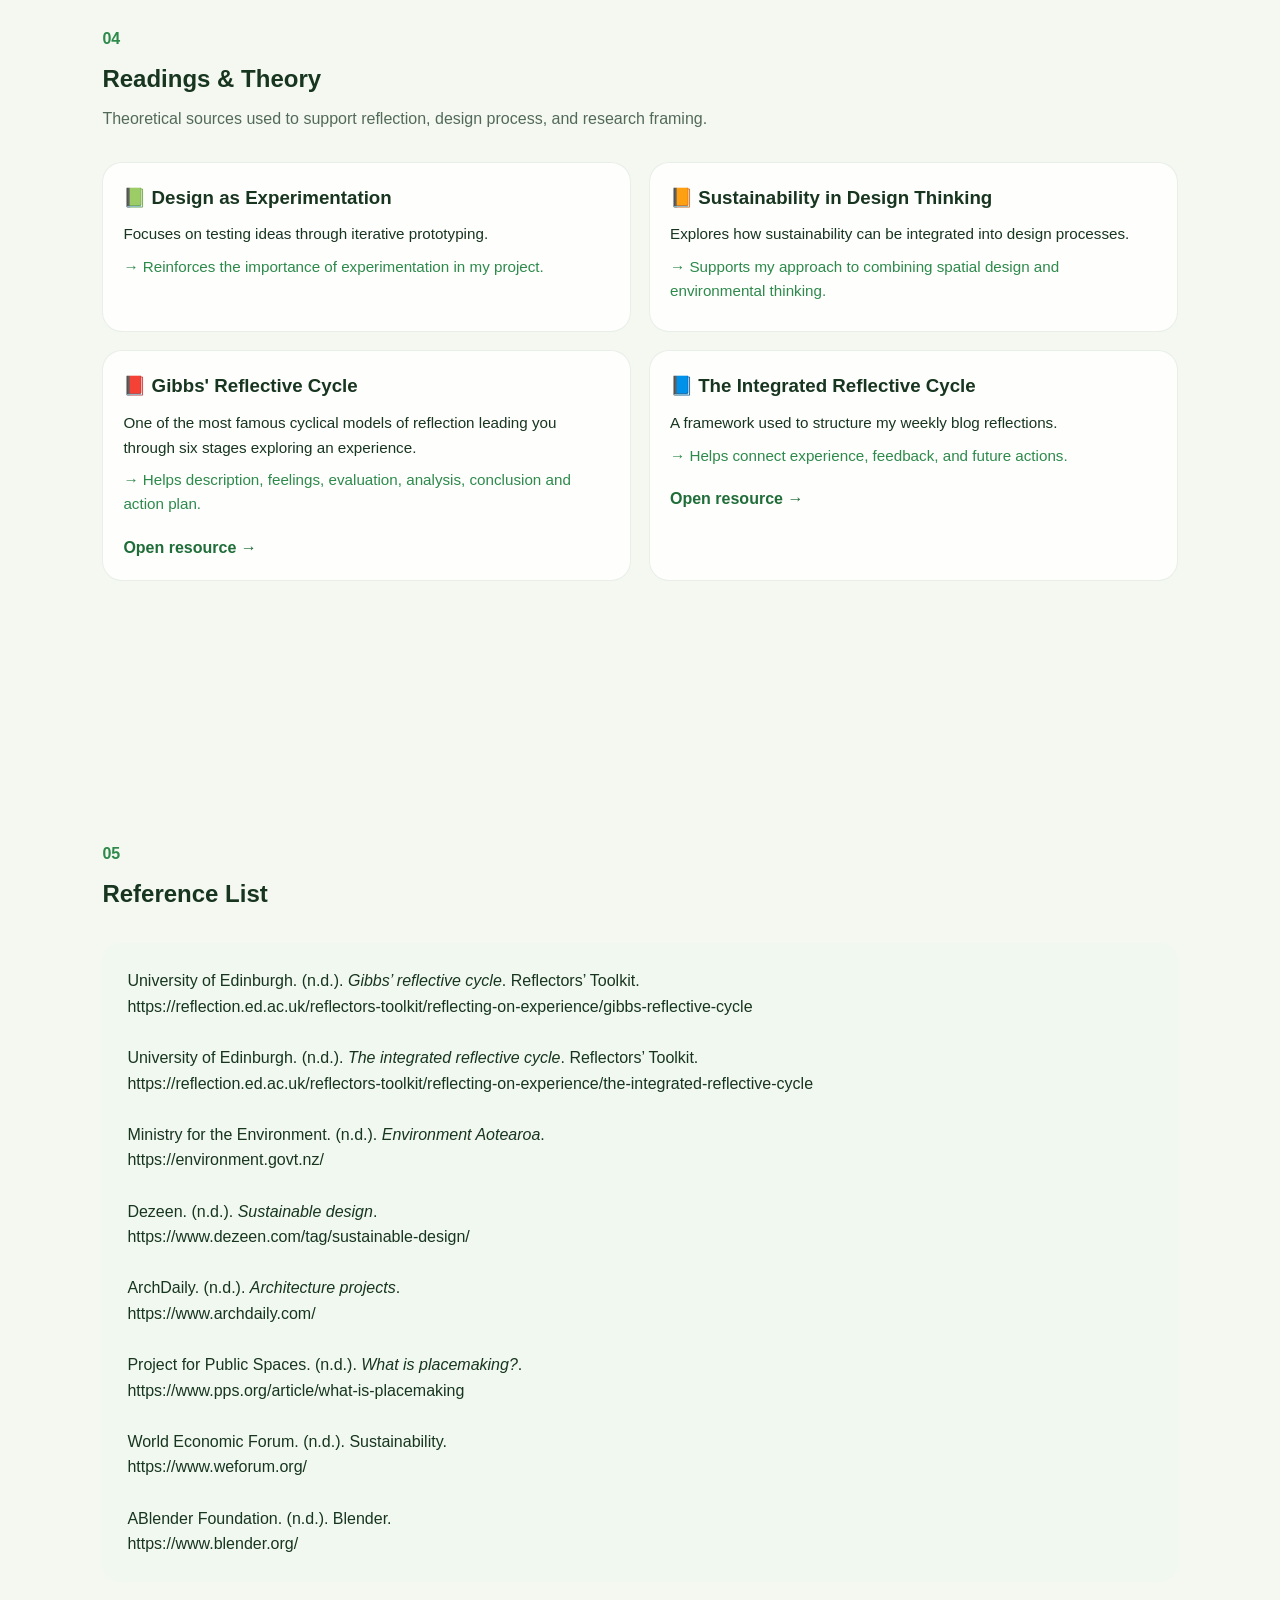
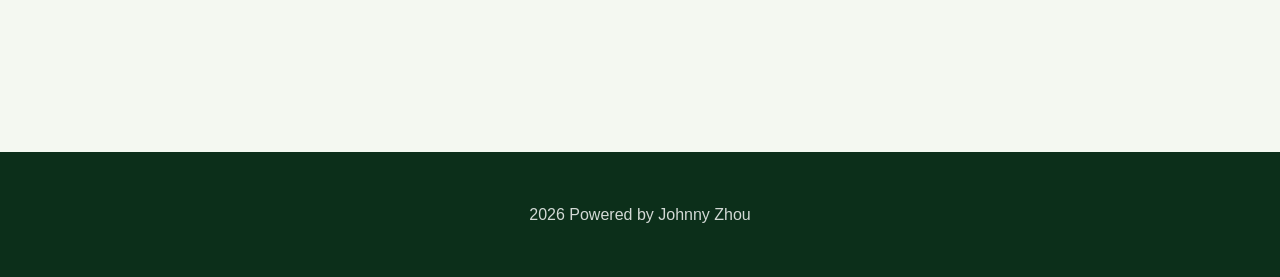
==== commit 3f166748: "Update resources.html" ====
--- a/resources.html
+++ b/resources.html
@@ -102,7 +102,6 @@
       </div>
 
       <div class="resource-list-grid two-column">
-        
 
         <article class="resource-item-card">
           <h3>🌿 Local Business & Environment Relationship</h3>
@@ -122,6 +121,20 @@
           <p class="resource-use">→ Helps position my project within a real-world ecological context.</p>
           <a href="https://environment.govt.nz/" target="_blank">Open resource →</a>
         </article>
+
+        <article class="resource-item-card">
+          <h3> Top Native Plants to Enhance Your New Zealand Garden</h3>
+          <p>Provides information about Native Plants in New Zealand.</p>
+          <p class="resource-use">→  Native Ecological Trees for ecological restoration zone.</p>
+          <a href="https://www.zones.co.nz/articles/article--nz--top-native-plants-for-new-zealand-gardens" target="_blank">Open resource →</a>
+        </article>
+
+        <article class="resource-item-card">
+          <h3> Plant natives and help green up Tāmaki Makaurau</h3>
+          <p>Provides information about Native Plants in New Zealand.</p>
+          <p class="resource-use">→  Native Ecological Trees for ecological restoration zone.</p>
+          <a href="https://ourauckland.aucklandcouncil.govt.nz/plant-more-natives/" target="_blank">Open resource →</a>
+        </article>
       </div>
     </section>
 
@@ -186,8 +199,6 @@
       </div>
     </section>
 
-
-
   </main>
 
   <footer>
--- a/style.css
+++ b/style.css
@@ -642,15 +642,10 @@
   min-height: 320px;
 }
 
-
-
-
-
 .resource-page {
   padding-top: 120px;
 }
 
-/* Hero 区 */
 .resource-hero {
   text-align: center;
   max-width: 800px;
@@ -673,12 +668,10 @@
   color: #536a59;
 }
 
-/* 每个 section */
 .resource-section {
   margin-bottom: 80px;
 }
 
-/* 左侧标题结构 */
 .resource-section-heading {
   margin-bottom: 30px;
 }
@@ -696,19 +689,16 @@
   color: #536a59;
 }
 
-/* 卡片网格 */
 .resource-list-grid {
   display: grid;
   grid-template-columns: repeat(4, 1fr);
   gap: 18px;
 }
 
-/* 两列版本 */
 .resource-list-grid.two-column {
   grid-template-columns: repeat(2, 1fr);
 }
 
-/* 卡片 */
 .resource-item-card {
   background: rgba(255,255,255,0.85);
   padding: 20px;
@@ -743,14 +733,12 @@
   color: #1f6d38;
 }
 
-/* APA 区 */
 .reference-box {
   background: #f1f8f0;
   padding: 25px;
   border-radius: 20px;
 }
 
-/* 手机适配 */
 @media (max-width: 900px) {
   .resource-list-grid {
     grid-template-columns: 1fr;
@@ -759,4 +747,73 @@
   .resource-list-grid.two-column {
     grid-template-columns: 1fr;
   }
+}
+
+/* =========================
+   About Me Section
+========================= */
+
+.about-me {
+  padding: 100px 8%;
+}
+
+.about-container {
+  display: grid;
+  grid-template-columns: 200px 1fr;
+  gap: 50px;
+  align-items: center;
+}
+
+/* 头像 */
+.about-avatar {
+  width: 180px;
+  height: 180px;
+  border-radius: 50%;
+  overflow: hidden;
+  box-shadow: 0 20px 50px rgba(0,0,0,0.15);
+  transition: transform 0.3s ease;
+}
+
+.about-avatar img {
+  width: 100%;
+  height: 100%;
+  object-fit: cover;
+}
+
+.about-avatar:hover {
+  transform: scale(1.05);
+}
+
+/* 文字 */
+.about-text span {
+  color: #2d8a4b;
+  font-weight: 700;
+  letter-spacing: 1px;
+  font-size: 0.9rem;
+}
+
+.about-text h2 {
+  font-size: 2.5rem;
+  margin: 10px 0;
+}
+
+.about-main {
+  font-weight: 500;
+  margin-bottom: 10px;
+}
+
+.about-sub {
+  color: #536a59;
+  font-size: 0.95rem;
+}
+
+@media (max-width: 768px) {
+  .about-container {
+    grid-template-columns: 1fr;
+    text-align: center;
+  }
+
+  .about-avatar {
+    margin: 0 auto;
+  }
 }
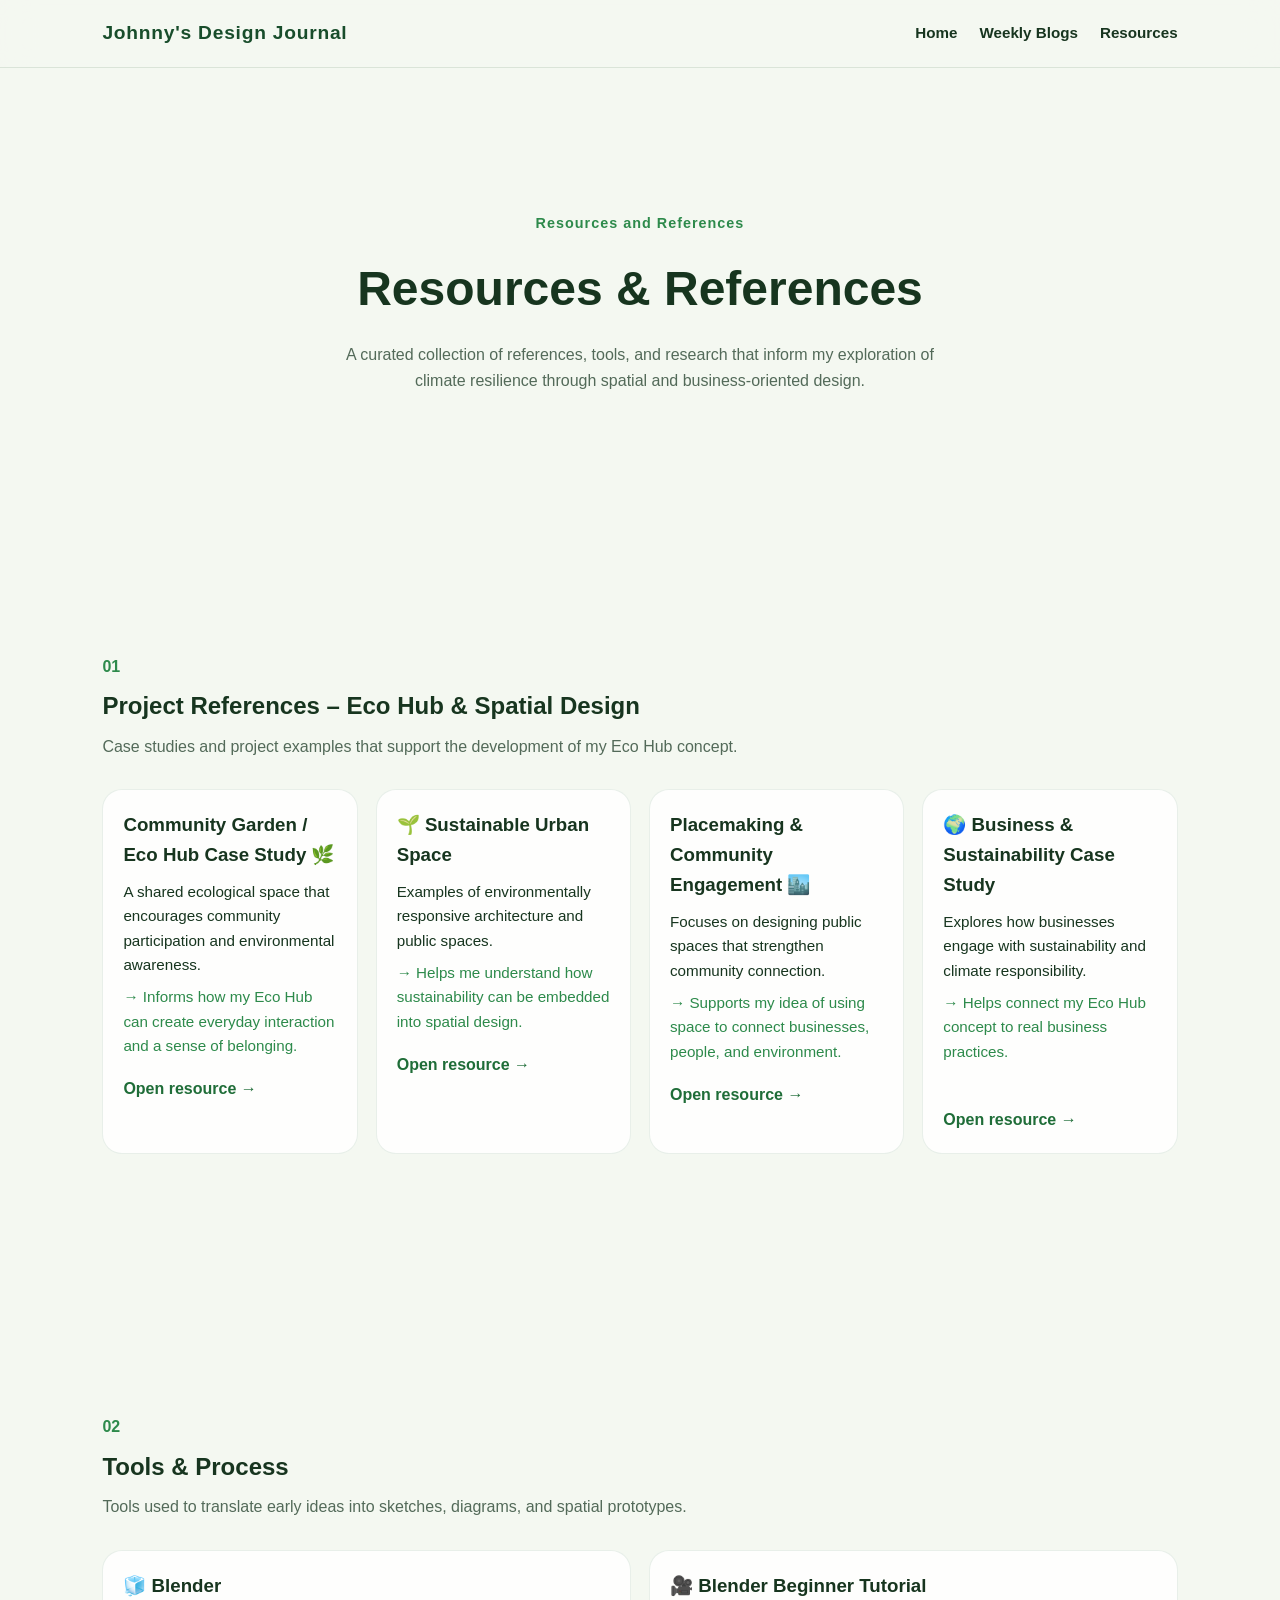
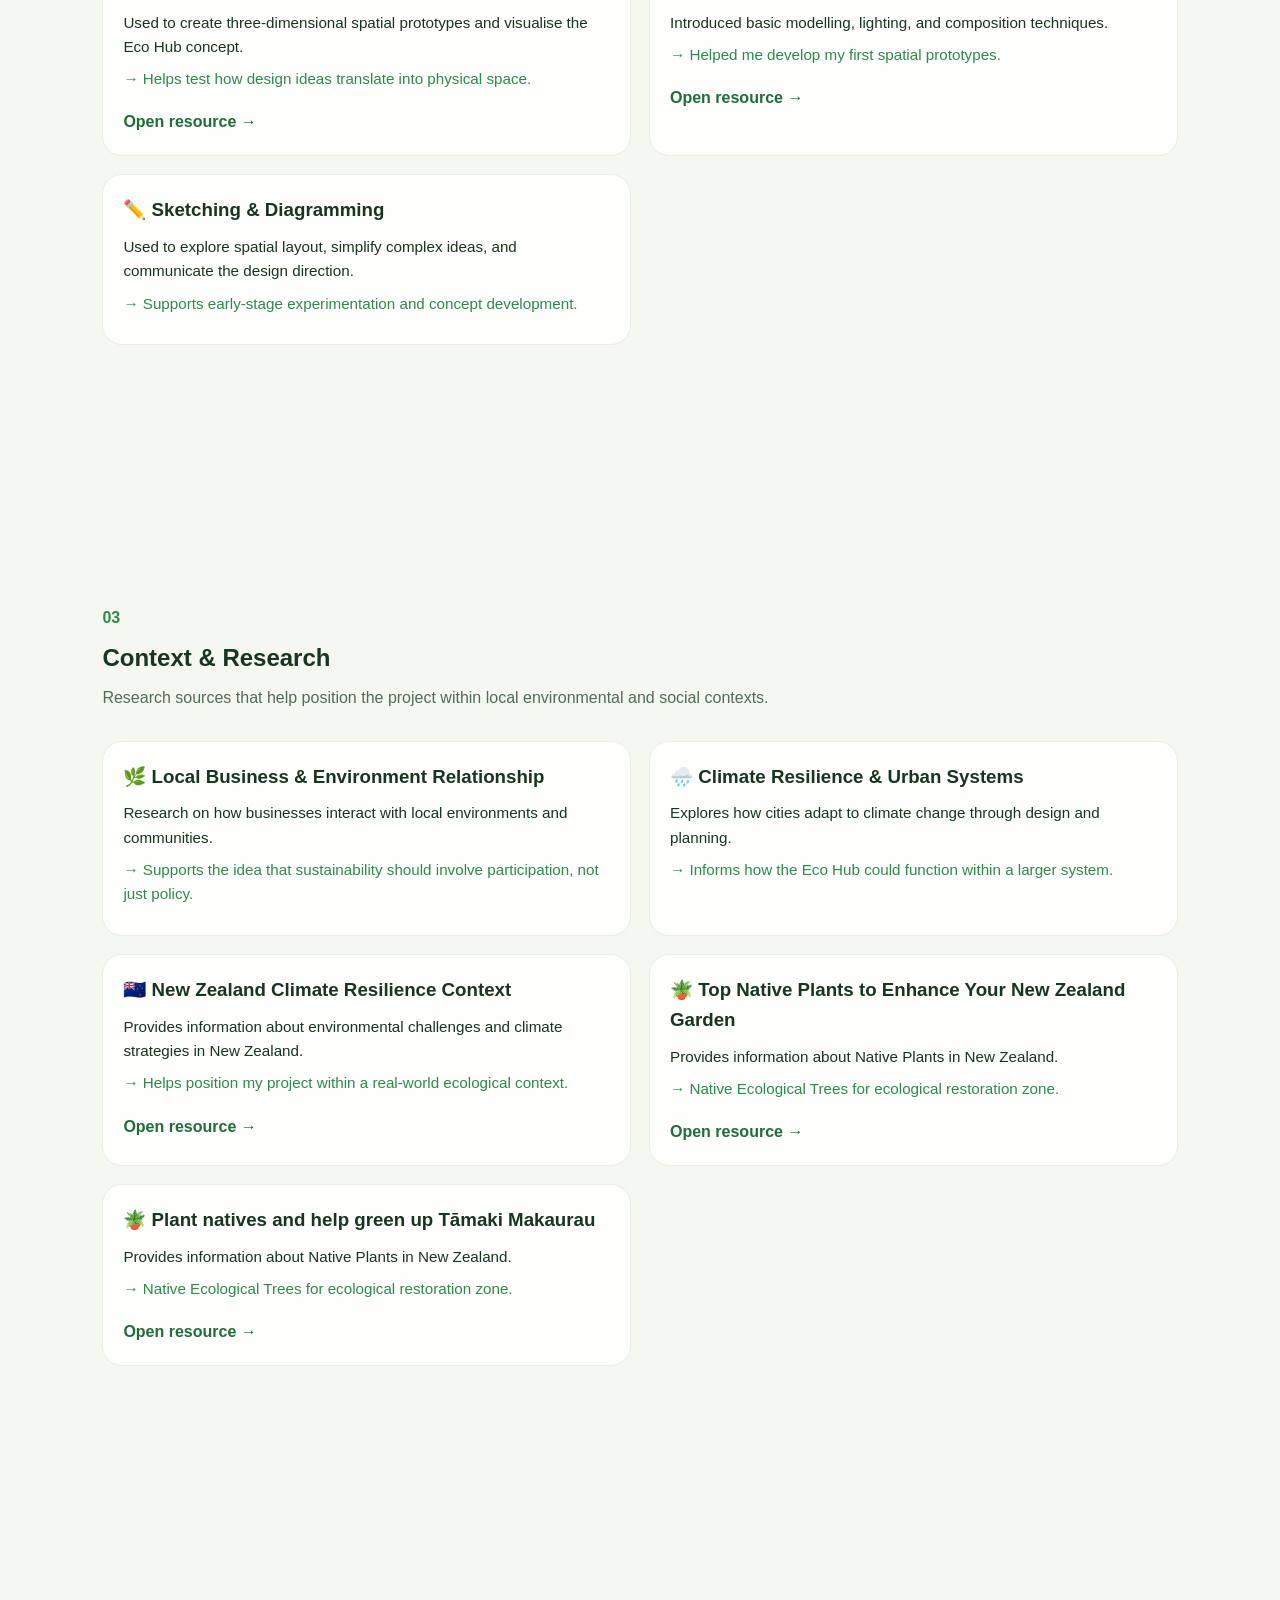
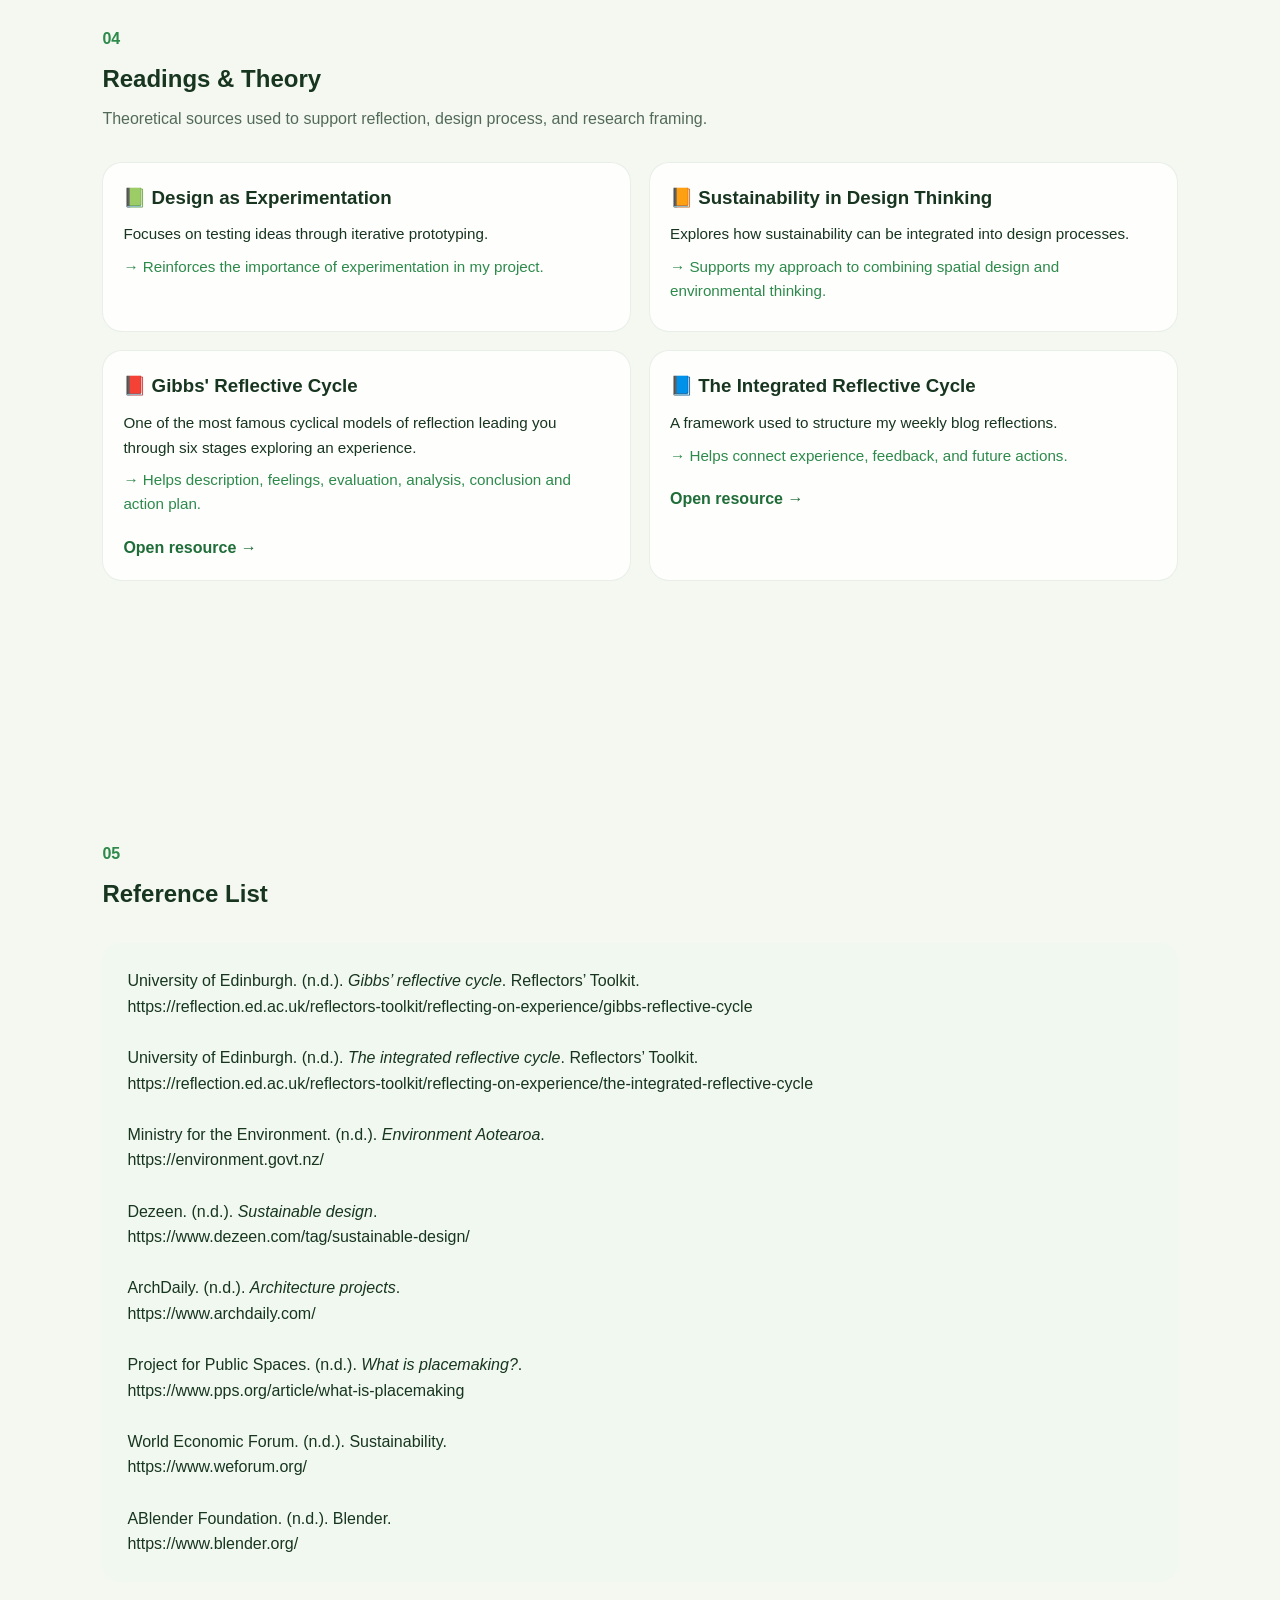
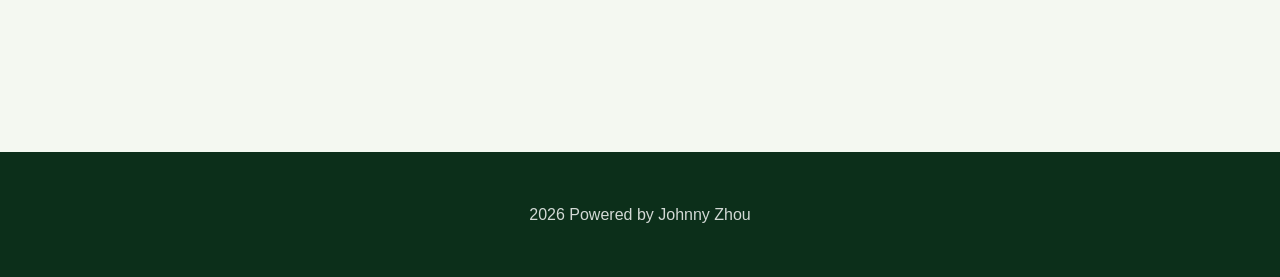
==== commit 45b59737: "Update resources.html" ====
--- a/resources.html
+++ b/resources.html
@@ -123,14 +123,14 @@
         </article>
 
         <article class="resource-item-card">
-          <h3> Top Native Plants to Enhance Your New Zealand Garden</h3>
+          <h3>🪴 Top Native Plants to Enhance Your New Zealand Garden</h3>
           <p>Provides information about Native Plants in New Zealand.</p>
           <p class="resource-use">→  Native Ecological Trees for ecological restoration zone.</p>
           <a href="https://www.zones.co.nz/articles/article--nz--top-native-plants-for-new-zealand-gardens" target="_blank">Open resource →</a>
         </article>
 
         <article class="resource-item-card">
-          <h3> Plant natives and help green up Tāmaki Makaurau</h3>
+          <h3>🪴 Plant natives and help green up Tāmaki Makaurau</h3>
           <p>Provides information about Native Plants in New Zealand.</p>
           <p class="resource-use">→  Native Ecological Trees for ecological restoration zone.</p>
           <a href="https://ourauckland.aucklandcouncil.govt.nz/plant-more-natives/" target="_blank">Open resource →</a>
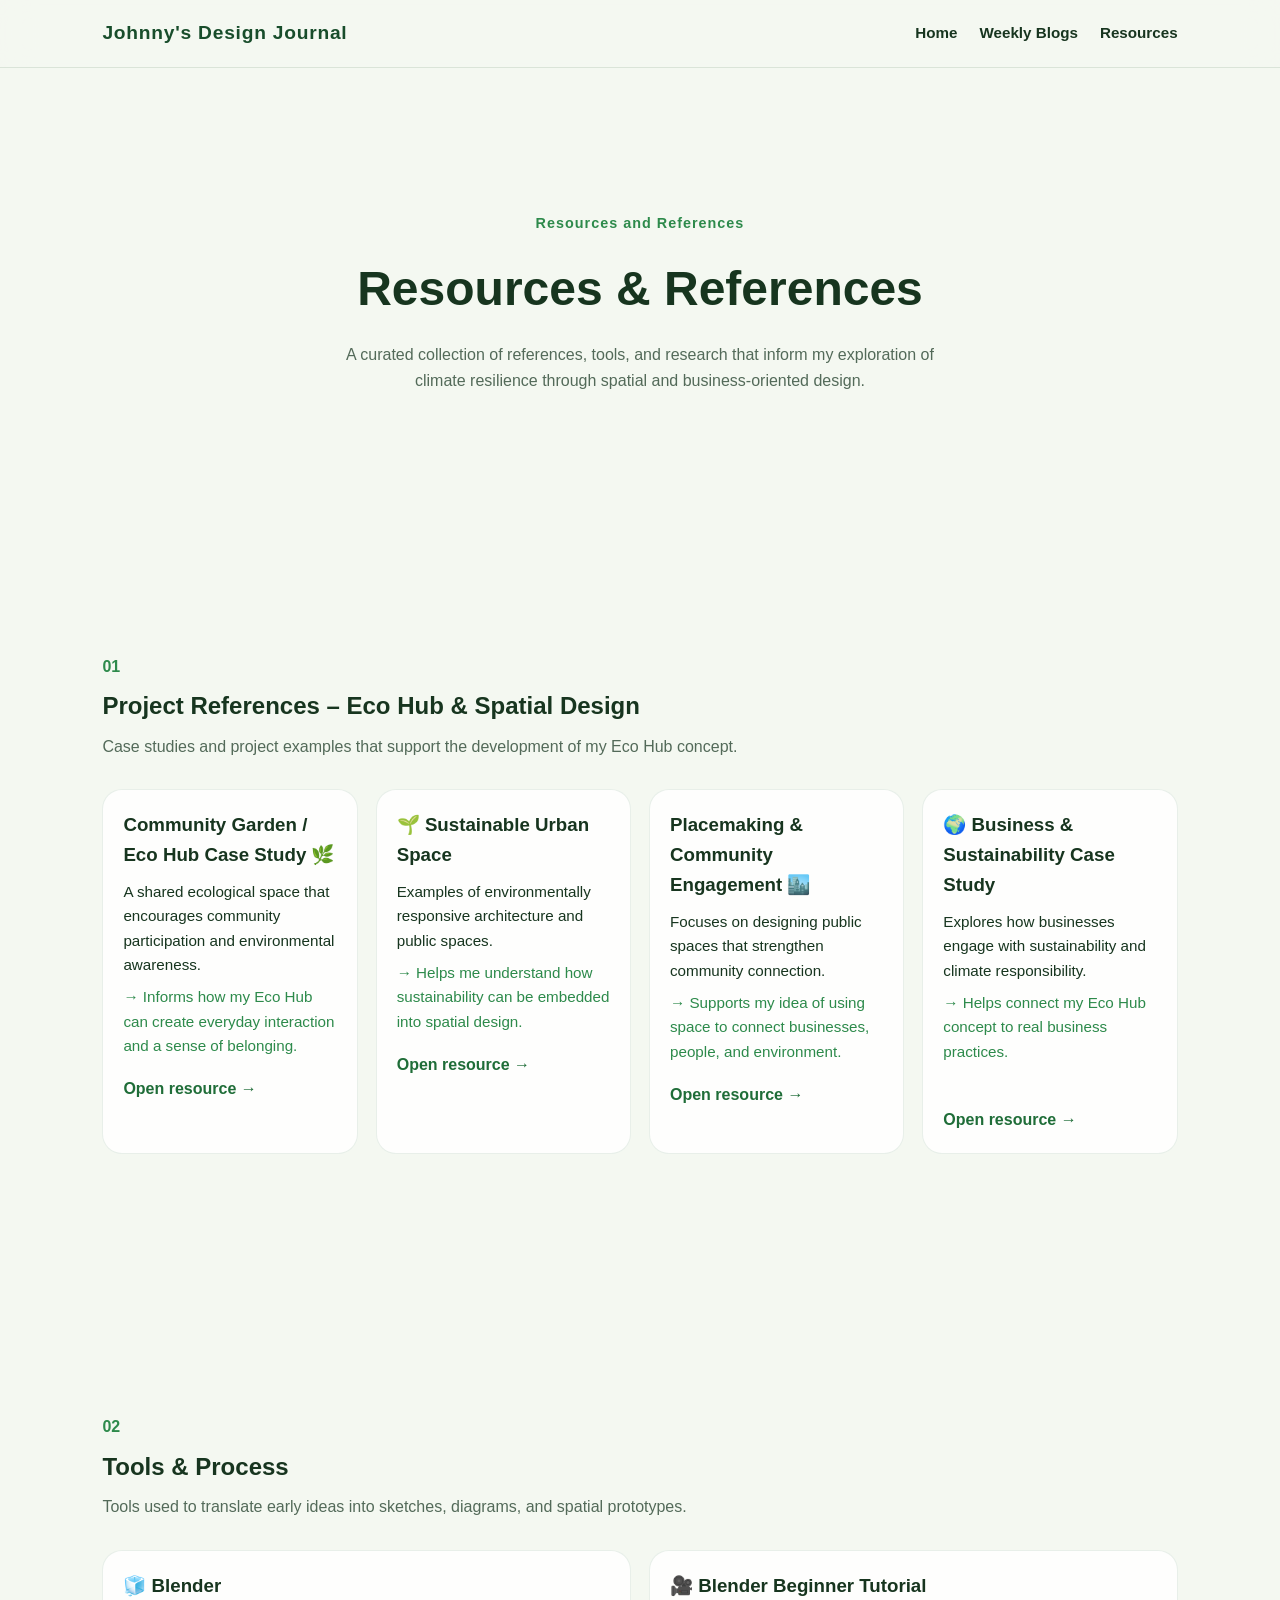
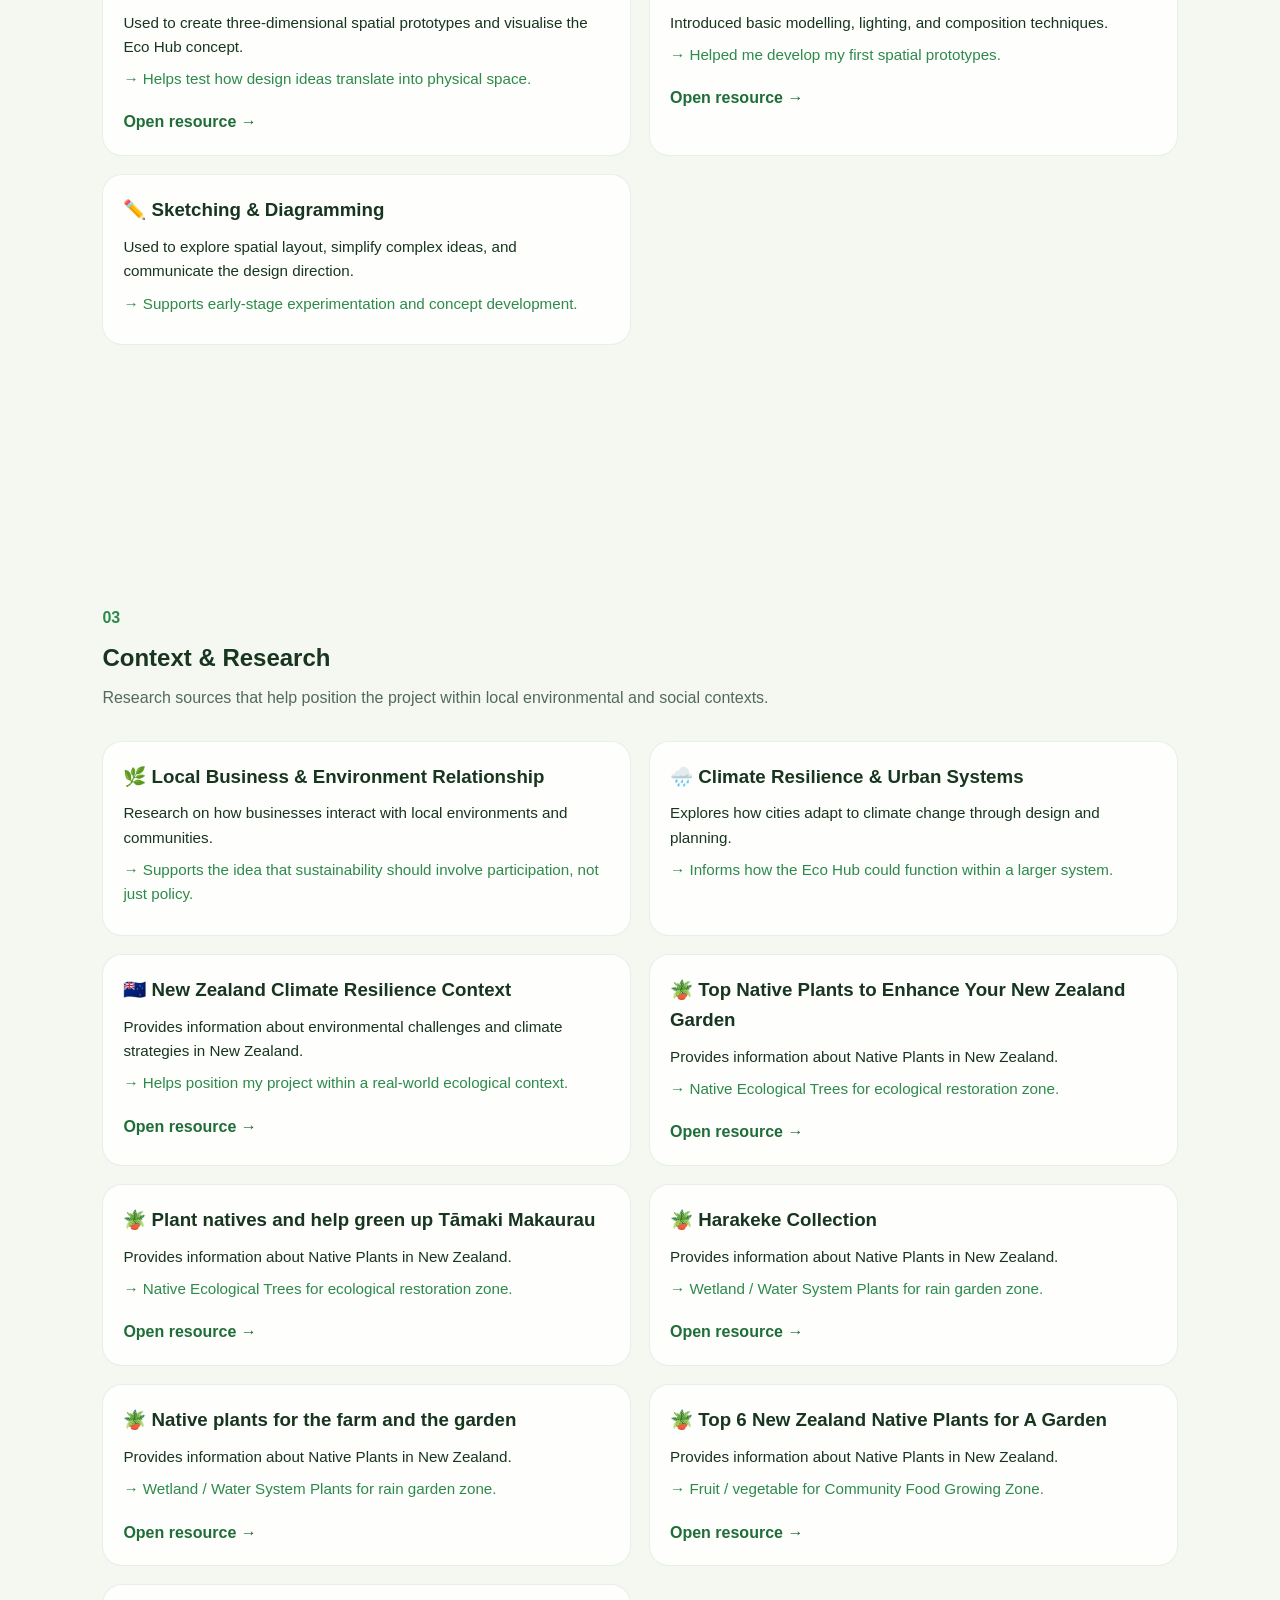
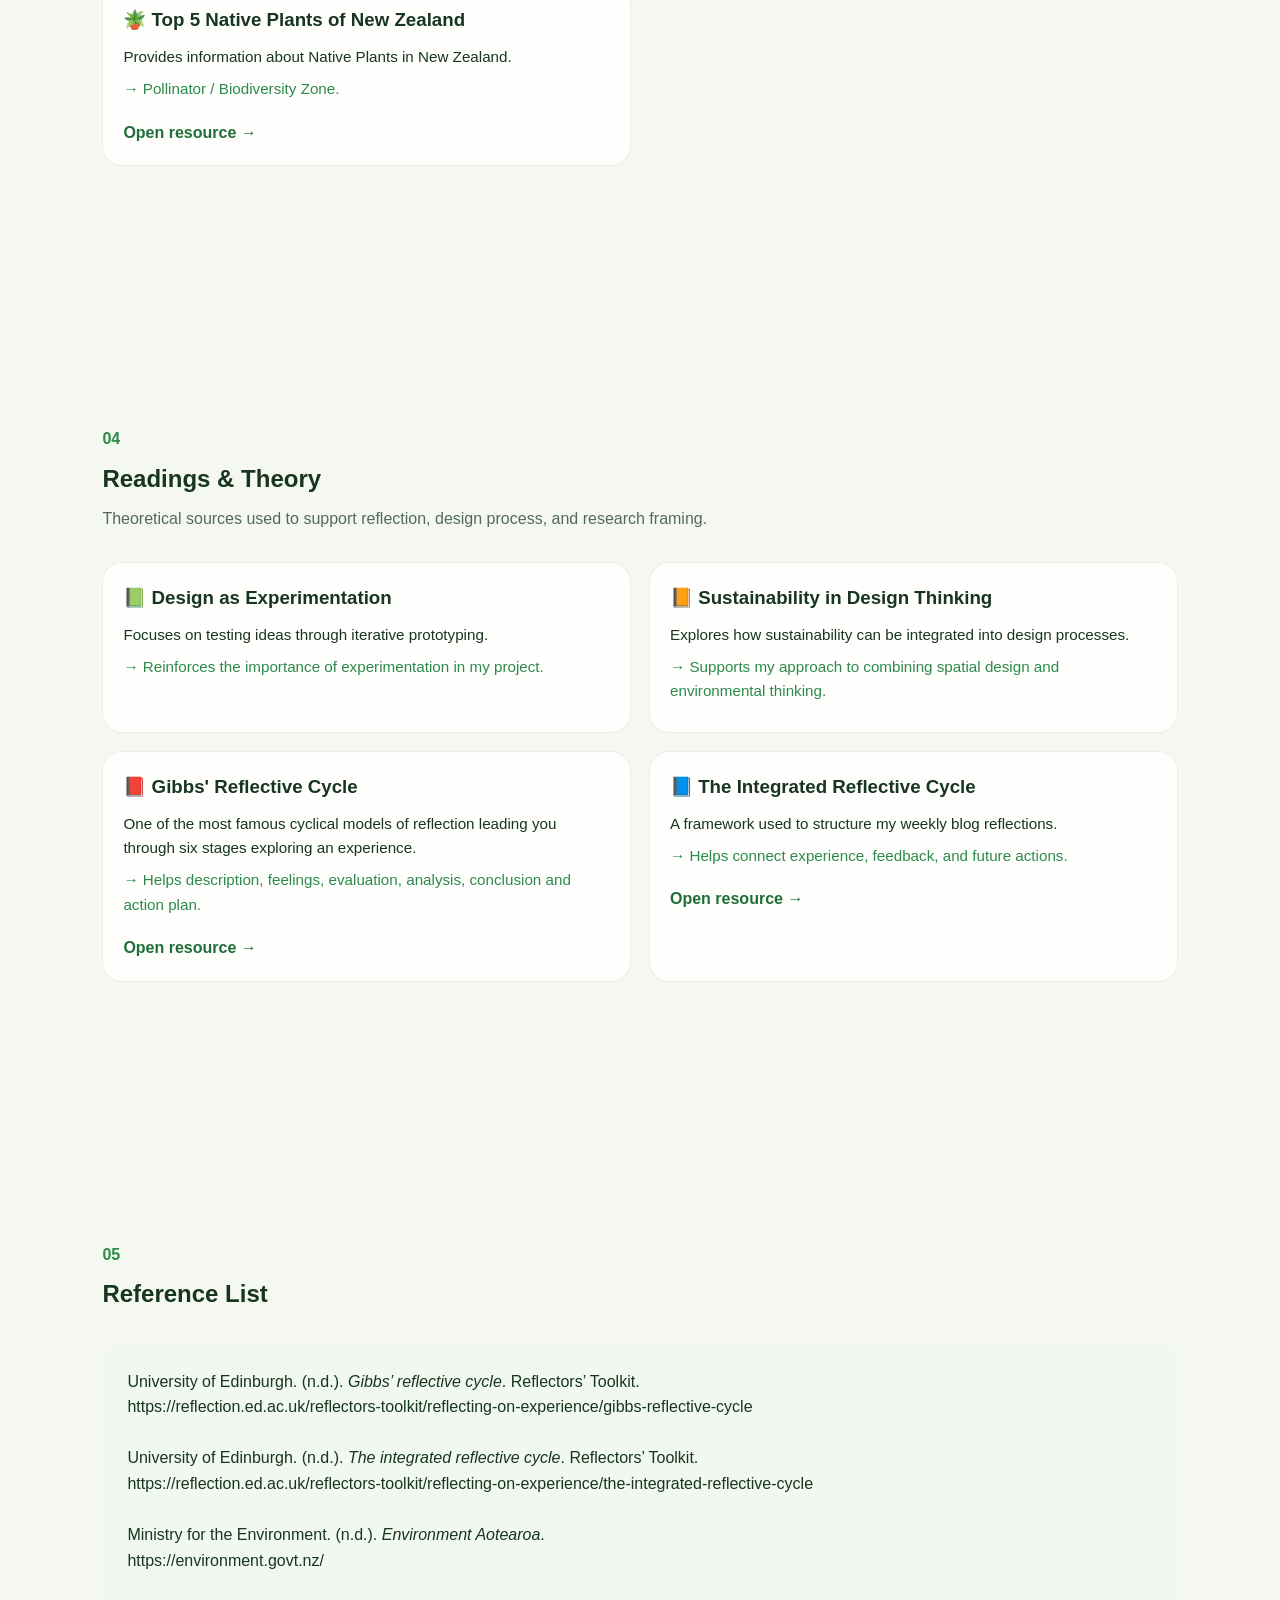
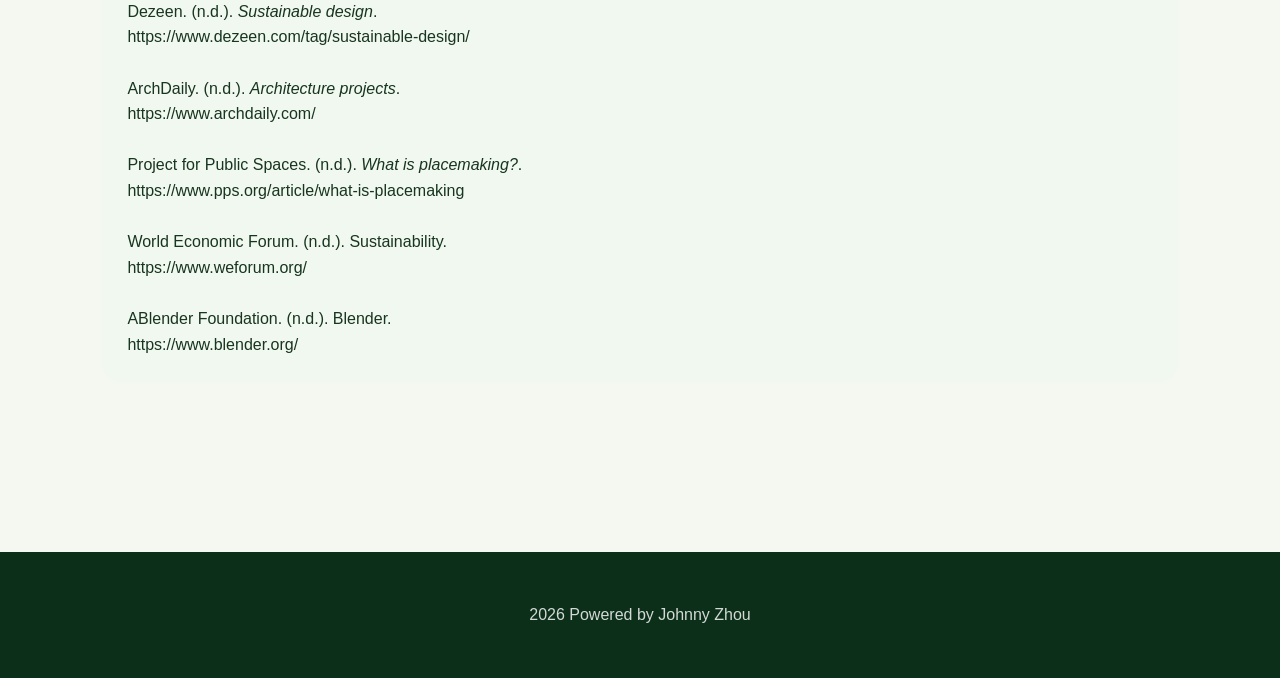
==== commit bf807c2b: "Update resources.html" ====
--- a/resources.html
+++ b/resources.html
@@ -102,7 +102,6 @@
       </div>
 
       <div class="resource-list-grid two-column">
-
         <article class="resource-item-card">
           <h3>🌿 Local Business & Environment Relationship</h3>
           <p>Research on how businesses interact with local environments and communities.</p>
@@ -135,6 +134,34 @@
           <p class="resource-use">→  Native Ecological Trees for ecological restoration zone.</p>
           <a href="https://ourauckland.aucklandcouncil.govt.nz/plant-more-natives/" target="_blank">Open resource →</a>
         </article>
+
+        <article class="resource-item-card">
+          <h3>🪴 Harakeke Collection</h3>
+          <p>Provides information about Native Plants in New Zealand.</p>
+          <p class="resource-use">→  Wetland / Water System Plants for rain garden zone.</p>
+          <a href="https://www.aucklandbotanicgardens.co.nz/our-gardens/harakeke-collection" target="_blank">Open resource →</a>
+        </article>
+
+        <article class="resource-item-card">
+          <h3>🪴 Native plants for the farm and the garden</h3>
+          <p>Provides information about Native Plants in New Zealand.</p>
+          <p class="resource-use">→  Wetland / Water System Plants for rain garden zone.</p>
+          <a href="https://www.thenativedairyfarmer.co.nz/native-plants/" target="_blank">Open resource →</a>
+        </article>
+
+        <article class="resource-item-card">
+          <h3>🪴 Top 6 New Zealand Native Plants for A Garden</h3>
+          <p>Provides information about Native Plants in New Zealand.</p>
+          <p class="resource-use">→  Fruit / vegetable for Community Food Growing Zone.</p>
+          <a href="https://paramountgardening.co.nz/blog/native-plants-for-garden-nz" target="_blank">Open resource →</a>
+        </article>
+
+        <article class="resource-item-card">
+          <h3>🪴 Top 5 Native Plants of New Zealand</h3>
+          <p>Provides information about Native Plants in New Zealand.</p>
+          <p class="resource-use">→  Pollinator / Biodiversity Zone.</p>
+          <a href="https://ruraldesign.co.nz/new-and-views/2015-11-30-top-5-native-plants-of-new-zealand" target="_blank">Open resource →</a>
+        </article>
       </div>
     </section>
 
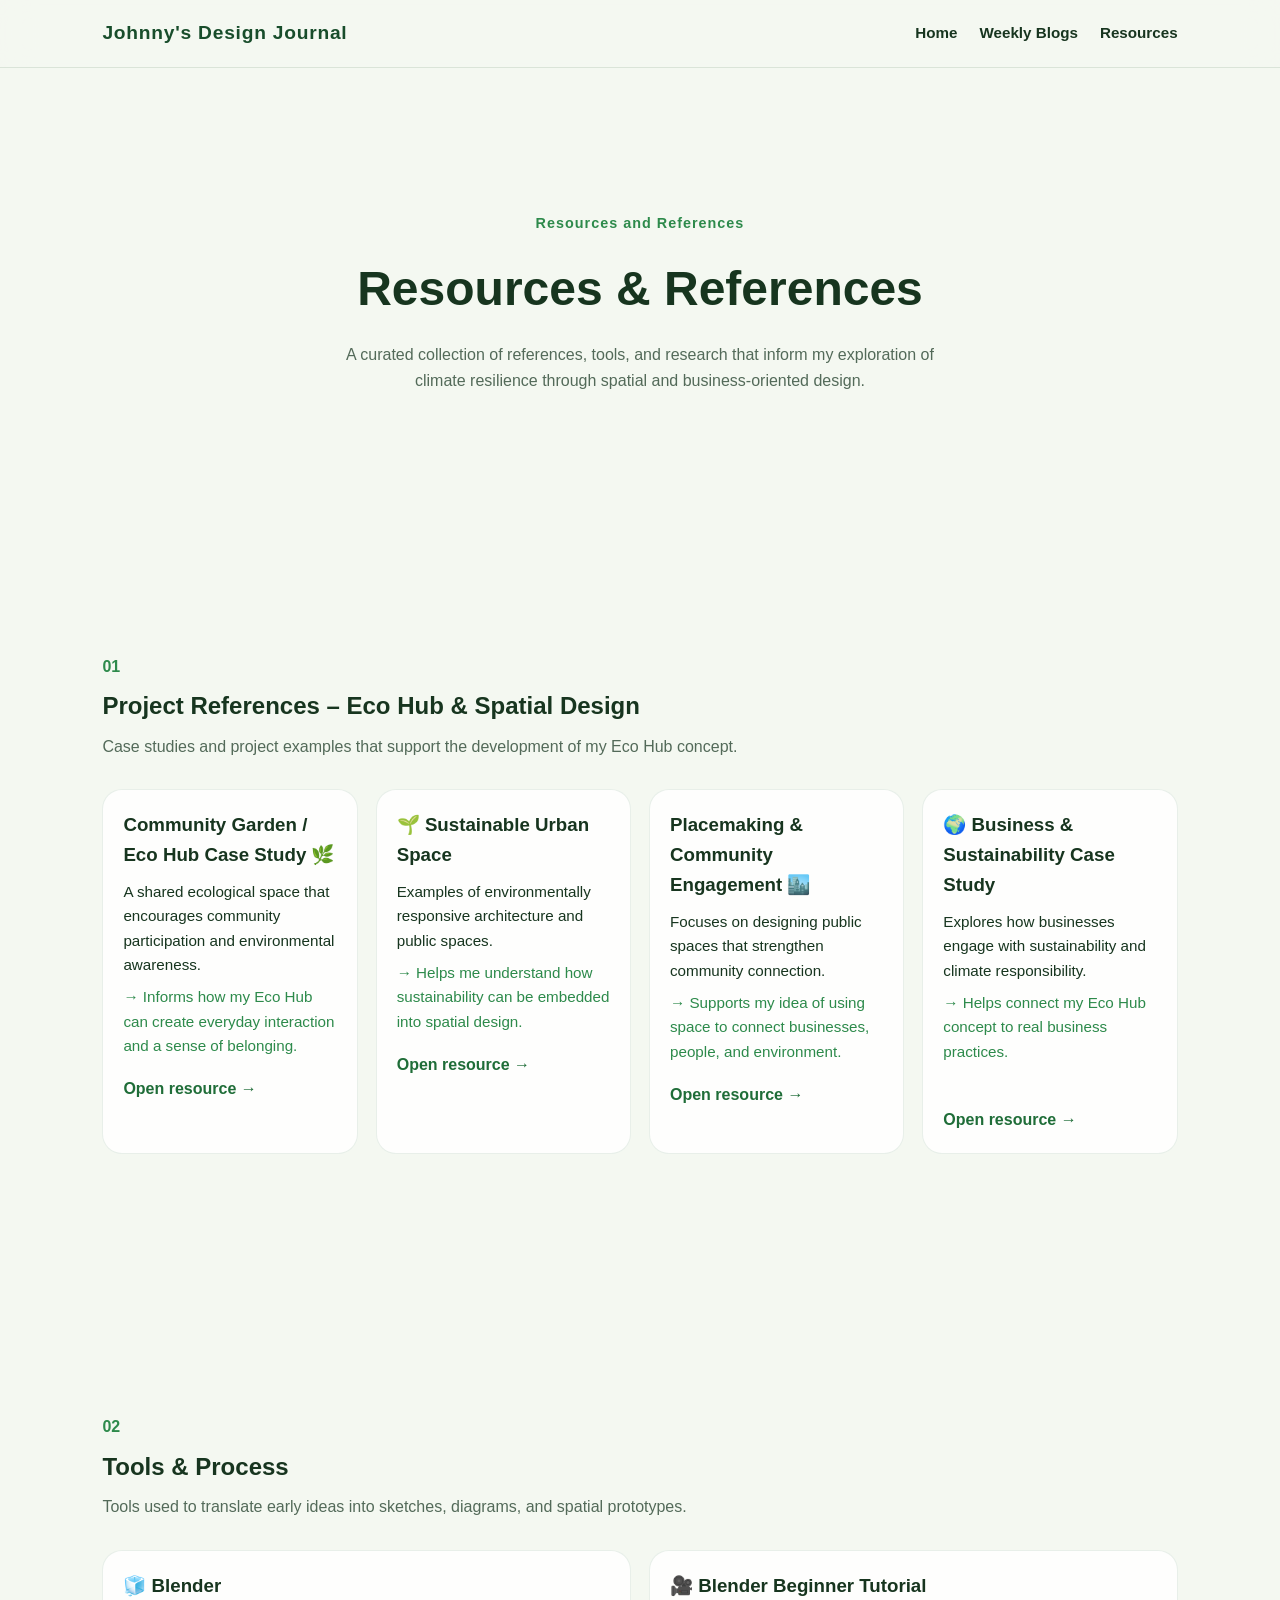
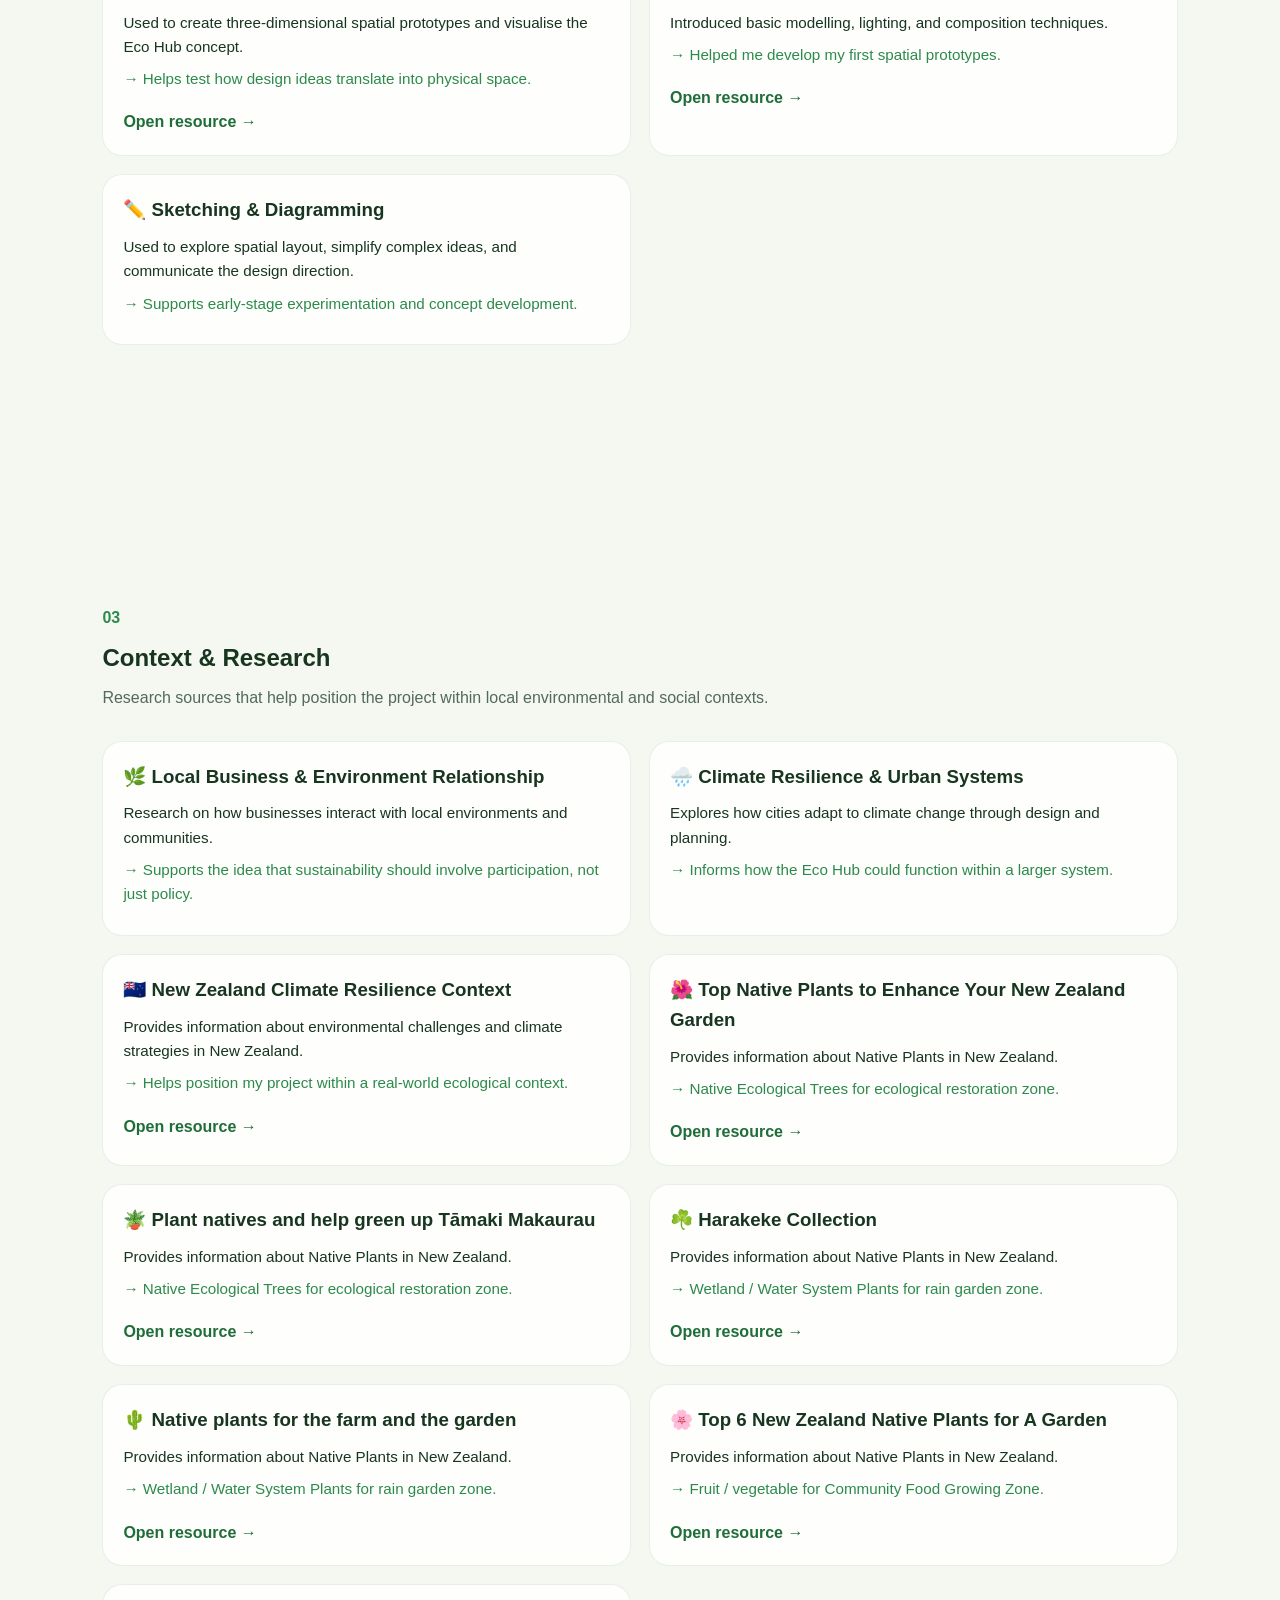
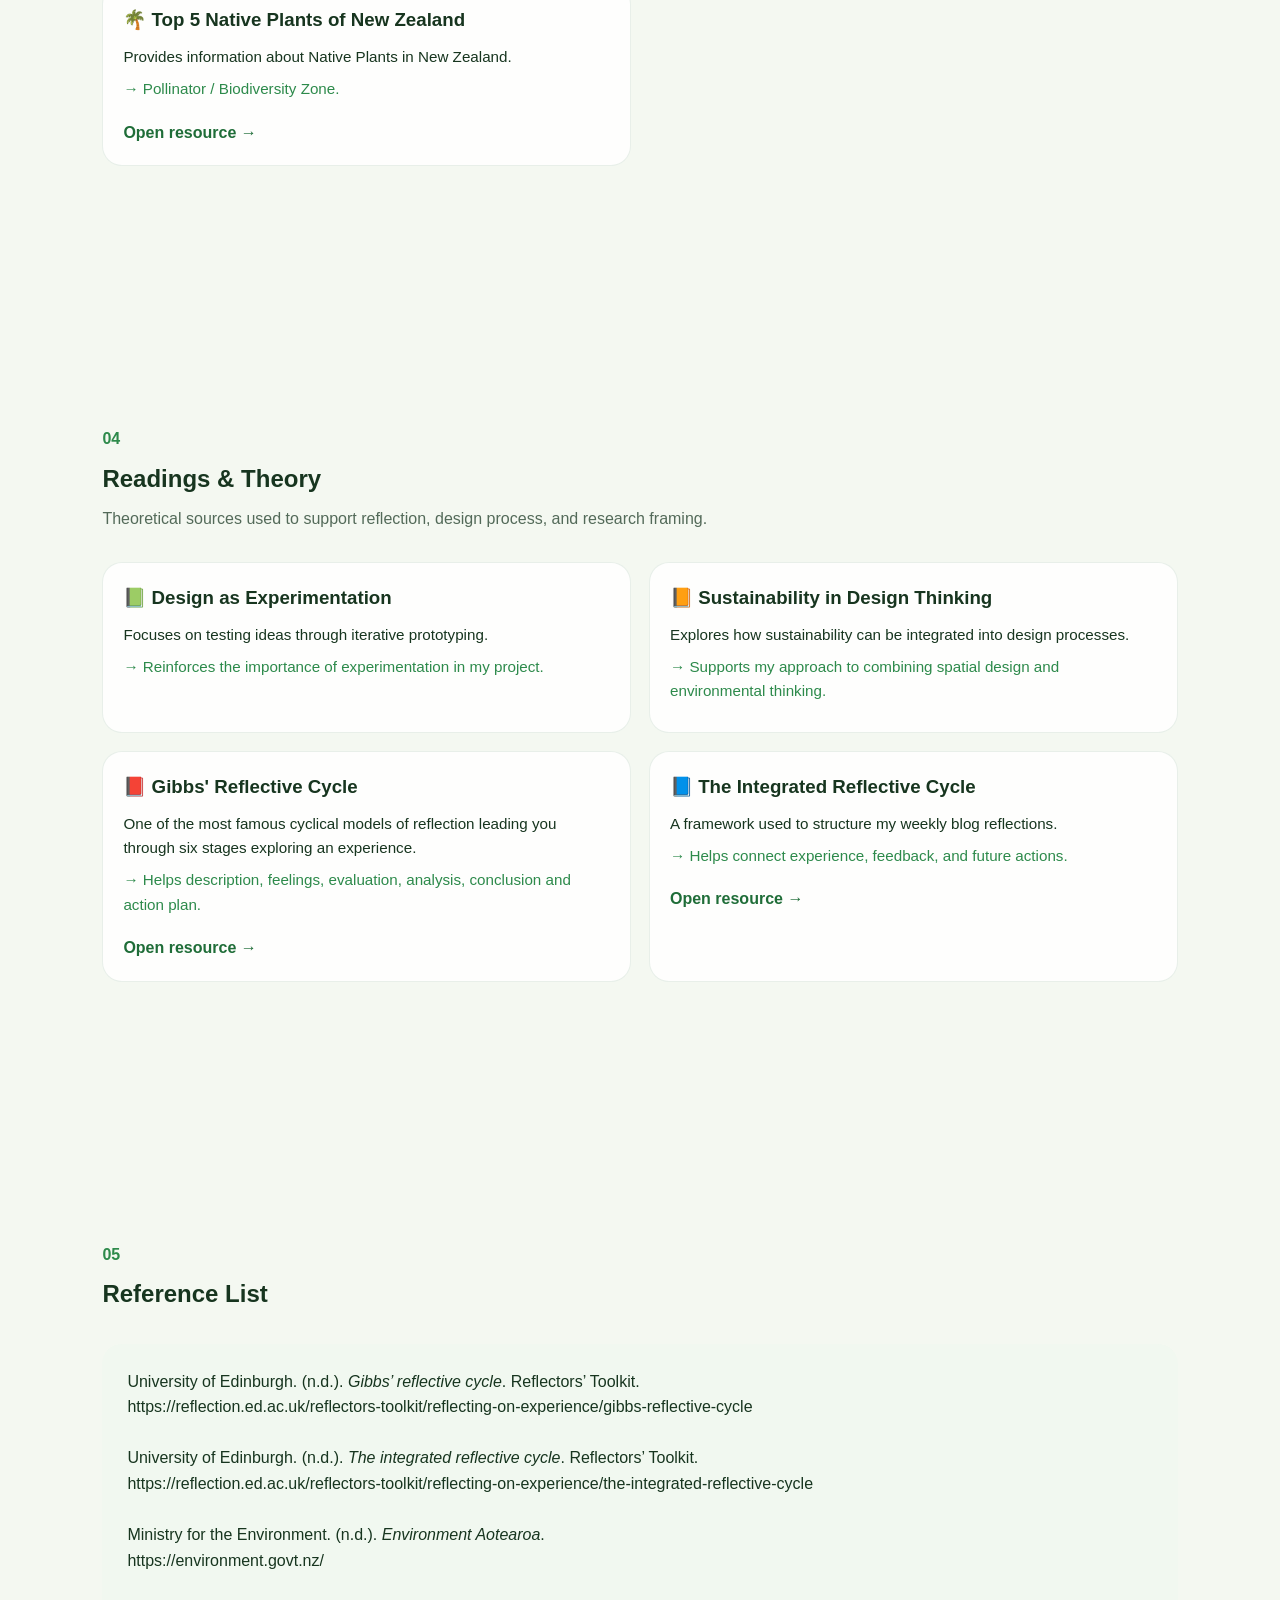
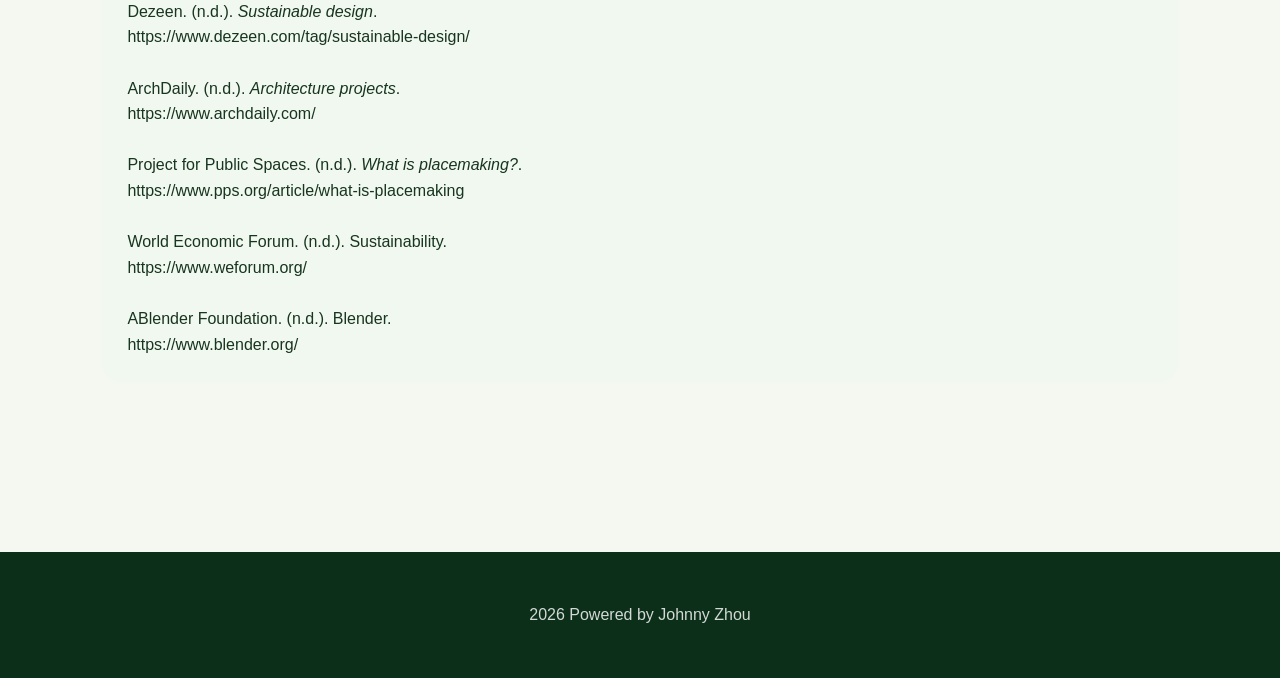
==== commit 0717a13e: "Update resources.html" ====
--- a/resources.html
+++ b/resources.html
@@ -122,7 +122,7 @@
         </article>
 
         <article class="resource-item-card">
-          <h3>🪴 Top Native Plants to Enhance Your New Zealand Garden</h3>
+          <h3>🌺 Top Native Plants to Enhance Your New Zealand Garden</h3>
           <p>Provides information about Native Plants in New Zealand.</p>
           <p class="resource-use">→  Native Ecological Trees for ecological restoration zone.</p>
           <a href="https://www.zones.co.nz/articles/article--nz--top-native-plants-for-new-zealand-gardens" target="_blank">Open resource →</a>
@@ -136,28 +136,28 @@
         </article>
 
         <article class="resource-item-card">
-          <h3>🪴 Harakeke Collection</h3>
+          <h3>☘️ Harakeke Collection</h3>
           <p>Provides information about Native Plants in New Zealand.</p>
           <p class="resource-use">→  Wetland / Water System Plants for rain garden zone.</p>
           <a href="https://www.aucklandbotanicgardens.co.nz/our-gardens/harakeke-collection" target="_blank">Open resource →</a>
         </article>
 
         <article class="resource-item-card">
-          <h3>🪴 Native plants for the farm and the garden</h3>
+          <h3>🌵 Native plants for the farm and the garden</h3>
           <p>Provides information about Native Plants in New Zealand.</p>
           <p class="resource-use">→  Wetland / Water System Plants for rain garden zone.</p>
           <a href="https://www.thenativedairyfarmer.co.nz/native-plants/" target="_blank">Open resource →</a>
         </article>
 
         <article class="resource-item-card">
-          <h3>🪴 Top 6 New Zealand Native Plants for A Garden</h3>
+          <h3>🌸 Top 6 New Zealand Native Plants for A Garden</h3>
           <p>Provides information about Native Plants in New Zealand.</p>
           <p class="resource-use">→  Fruit / vegetable for Community Food Growing Zone.</p>
           <a href="https://paramountgardening.co.nz/blog/native-plants-for-garden-nz" target="_blank">Open resource →</a>
         </article>
 
         <article class="resource-item-card">
-          <h3>🪴 Top 5 Native Plants of New Zealand</h3>
+          <h3>🌴 Top 5 Native Plants of New Zealand</h3>
           <p>Provides information about Native Plants in New Zealand.</p>
           <p class="resource-use">→  Pollinator / Biodiversity Zone.</p>
           <a href="https://ruraldesign.co.nz/new-and-views/2015-11-30-top-5-native-plants-of-new-zealand" target="_blank">Open resource →</a>
